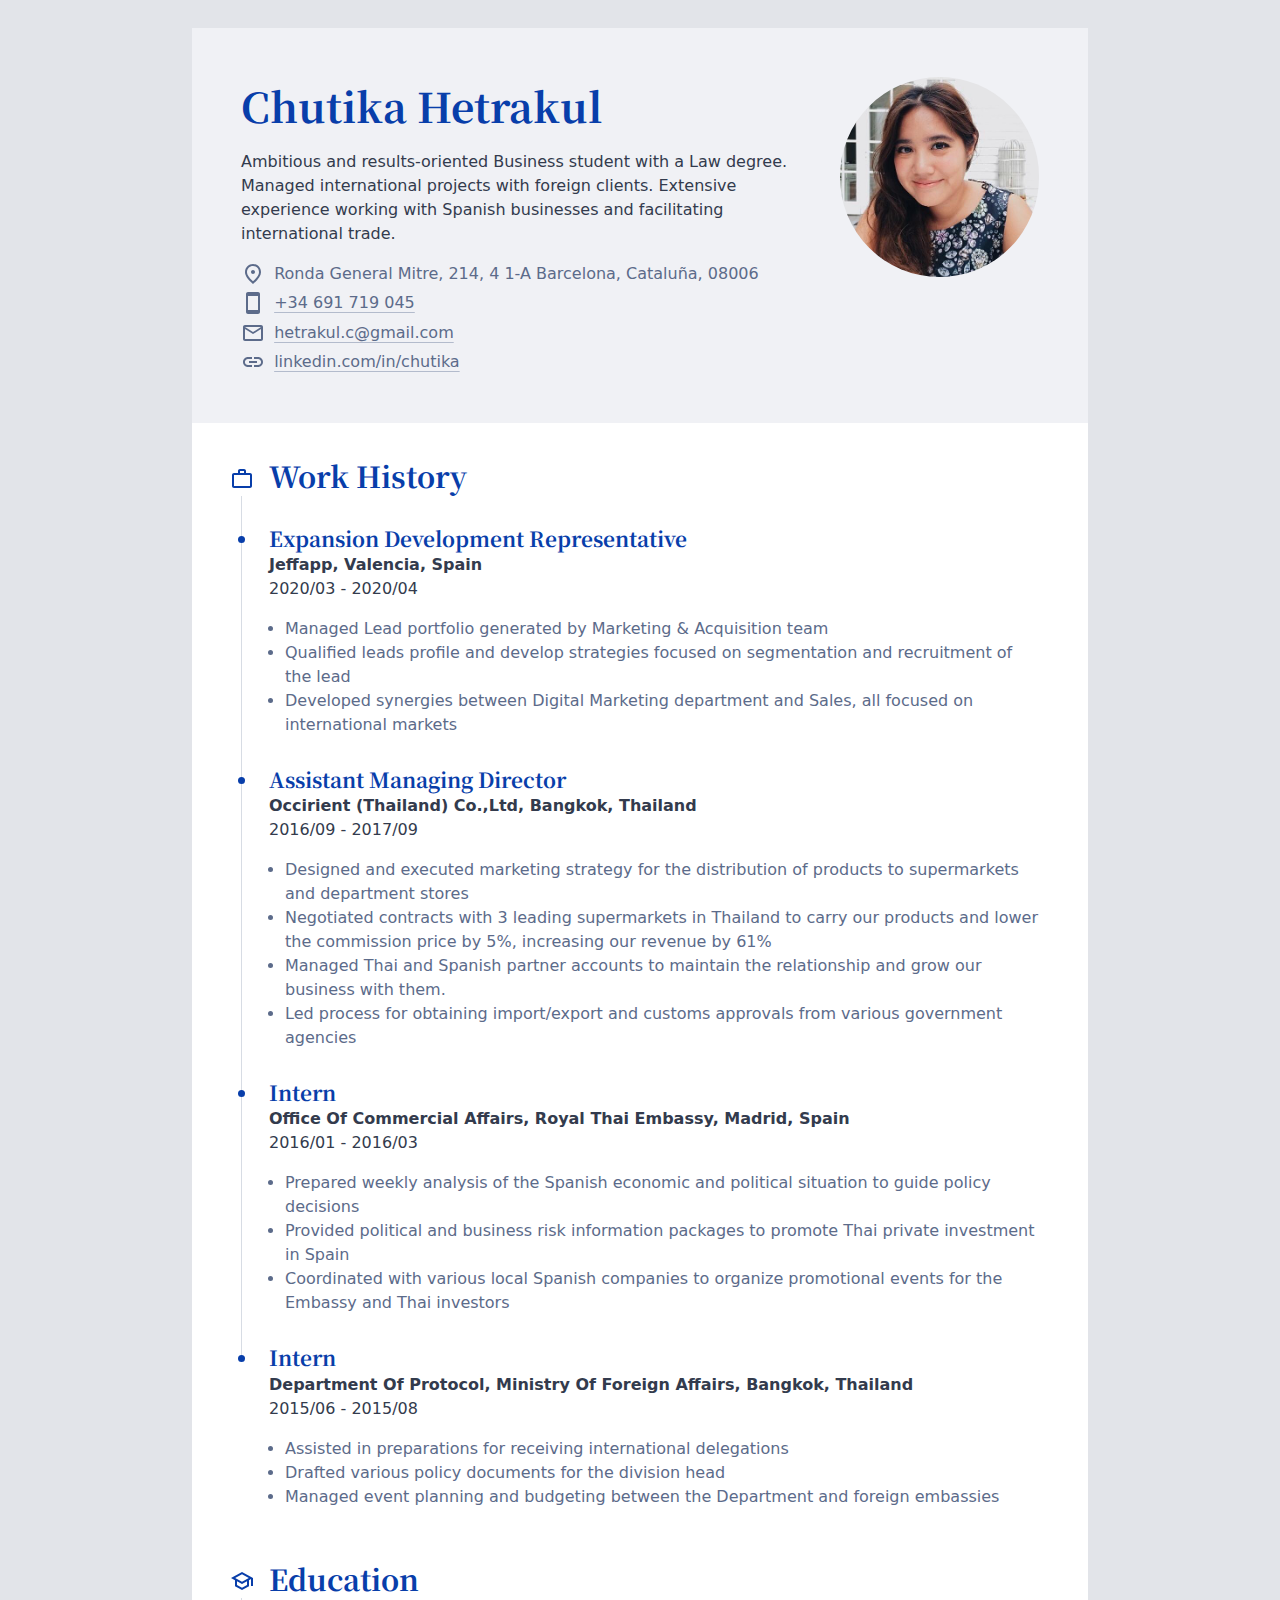
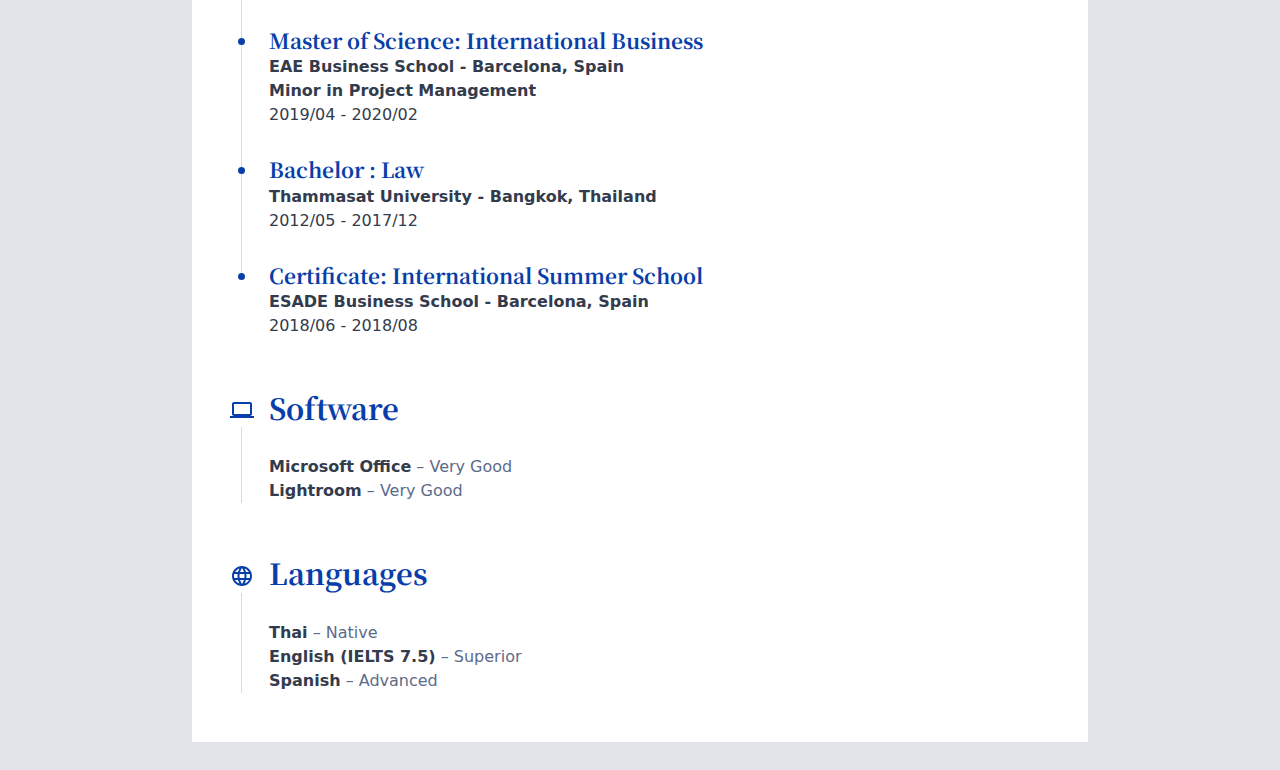
==== index.html @ dd8eaf59 "Update index.html" ====
<!DOCTYPE html>
<html lang="en">
<head>
  <meta charset="UTF-8">
  <meta name="viewport" content="width=device-width, initial-scale=1.0">
  <title>Chutika Hetrakul</title>

  <link href="https://fonts.googleapis.com/css2?family=Noto+Serif+JP:wght@400;700&display=swap" rel="stylesheet">
  <link href="https://fonts.googleapis.com/css2?family=Noto+Serif+JP:wght@400;700&display=swap" rel="stylesheet">
  <link href="https://fonts.googleapis.com/css2?family=Hepta+Slab:wght@400;700&display=swap" rel="stylesheet">

  <style>
    * {
      -webkit-font-smoothing: antialiased;
      -moz-osx-font-smoothing: grayscale;
    }
    :root {
      --spaceRatio: 1.75;

      --s-2xs: calc(var(--s-xs) / var(--spaceRatio));
      --s-xs: calc(var(--s-sm) / var(--spaceRatio));
      --s-sm: 1rem;
      --s-md: calc(var(--s-sm) * var(--spaceRatio));
      --s-lg: calc(var(--s-md) * var(--spaceRatio));

      --h: 220;
      --accent: hsl(var(--h), 91%, 35%);
      --body: hsl(var(--h), 20%, 25%);
      --bodyDimmed: hsl(var(--h), 20%, 45%);
      --bodyXDimmed: hsl(var(--h), 20%, 75%);
      --border: hsl(var(--h), 20%, 87%);
      --bg: hsl(var(--h), 15%, 90%);
      --topBg: hsl(var(--h), 21%, 95%);

      --fontRatio: 1.4;
      
      --fs-l: 1.3rem;
      --fs-xl: calc(var(--fs-l) * var(--fontRatio));
      --fs-2xl: calc(var(--fs-xl) * var(--fontRatio));

      --workSectionPaddingLeft: var(--s-md);
      --dotSize: 7px;
      --headerIconSize: 1.5rem;
      --pagePadding: var(--s-lg);
      --introSectionMargin: 0 var(--pagePadding) 0 0;
      --nameBreakDisplay: none;
      --wrapperMargin: var(--s-md) auto;
      --picSectionMaxWidth: 25%;
    }

    @media (max-width: 700px) {
      :root {
        --fontRatio: 1.2;
        --spaceRatio: 1.4;
        --pagePadding: var(--s-md);
        --headerDirection: column;
        --picOrder: -1;
        --introSectionMargin: calc(var(--pagePadding) * -1) 0 0 0;
        --picSectionAlignSelf: flex-end;
        --nameBreakDisplay: inital;
        --wrapperMargin: 0;
        --headingIconTop: 3px;
        --picSectionMaxWidth: 35%;
      }
    }

    @media print {
      :root {
        --s-sm: 0.875rem;
        --fontRatio: 1.2;
        --workSectionPaddingLeft: var(--s-md);
        --dotSize: 7px;
        --headerIconSize: 1.5rem;
        --pagePadding: var(--s-lg);
        --headerDirection: row;
        --picOrder: 0;
        --introSectionMargin: 0 var(--pagePadding) 0 0;
        --picSectionAlignSelf: flex-start;
        --nameBreakDisplay: none;
        --wrapperMargin: 0;
        --picSectionMaxWidth: 25%;
      }
    }

    .mb-0 { margin-bottom: 0 }
    .pt-md { padding-top: var(--s-md) }

    h1 {
      font-size: var(--fs-2xl);
      margin: 0;
      line-height: 1;
    }
    h2 {
      font-size: var(--fs-xl);
      margin: var(--s-lg) 0 0 0;
      padding-left: var(--workSectionPaddingLeft);
    }
    h3 {
      font-size: var(--fs-l);
      margin: var(--s-md) 0 0 0;
    }

    h1, h2, h3 {
      font-family: 'Noto Serif JP', serif;
      position: relative;
      line-height: 1.4;
    }
    
    h1, h2, h3 {
      color: var(--accent);
    }

    .date, .company, .intro {
      color: var(--body);
    }

    body {
      font-family: system-ui;
      font-size: var(--s-sm);
      line-height: 1.5;
      background-color: var(--bg);
      color: var(--bodyDimmed);
      margin: 0;
    }

    a {
      color: inherit;
      text-underline-position: under;
      text-decoration-color: var(--bodyXDimmed);
    }

    .wrapper {
      max-width: 56rem;
      margin: var(--wrapperMargin);
      background-color: white;
    }

    .company {
      margin: 0;
    }
    
    .date {
      margin: 0;
    }

    .pic {
      max-width: 100%;
      border-radius: 100%;
    }

    .header {
      display: flex;
      flex-direction: var(--headerDirection);
      background-color: var(--topBg);
      padding: var(--pagePadding);
    }

    .infoSection {
      flex-grow: 1;
      margin: var(--introSectionMargin);
    }

    .picSection {
      flex-shrink: 0;
      flex-grow: 0;
      max-width: var(--picSectionMaxWidth);
      order: var(--picOrder);
      align-self: var(--picSectionAlignSelf);
    }

    .workSection {
      padding-left: var(--workSectionPaddingLeft);
      position: relative;
    }
    .workSection:before {
      content: '';
      width: 1px;
      height: 100%;
      background-color: var(--border);
      position: absolute;
      left: 0;
    }
    
    .workSection.noLine:before {
      height: calc(var(--s-md) + 1rem);
    }

    .content {
      padding: 0 var(--pagePadding) var(--pagePadding) var(--pagePadding);
    }

    .headingIcon {
      position: absolute;
      left: calc(var(--headerIconSize) * -1 / 2 + 1px);
      top: 6px;
      bottom: 0;
      margin: auto;
    }

    .workTitle {
      margin: 0;
      padding-top: var(--s-md);
    }

    .workTitle::before {
      content: '';
      width: var(--dotSize);
      height: var(--dotSize);
      background-color: currentColor;
      display: block;
      position: absolute;
      left: calc(var(--workSectionPaddingLeft)*-1 - var(--dotSize)/2);
      top: calc(var(--s-md) + 0.75rem);
      border-radius: 100%;
    }

    .listNone {
      list-style: none;
      padding: 0;
    }

    li.withIcon {
      display: flex;
      align-items: center;
    }

    li.withIcon:not(:last-of-type) {
      padding-bottom: var(--s-2xs);
    }

    .listIcon {
      margin-right: var(--s-xs);
      flex-shrink: 0;
    }

    .descriptionList {
      margin-bottom: 0;
      padding: 0 0 0 1em;
    }

    .nameBreak {
      display: var(--nameBreakDisplay);
    }

    h2.firstH2 {
      margin-top: calc(var(--pagePadding) / 1.5);
    }

    .c-body {
      color: var(--body);
    }

    .company,
    strong {
      font-weight: 600;
    }

    .pagebreak {
      page-break-before: always;
    }
    
  </style>
</head>
<body>
  <div class="wrapper">
    <header class="header">
      <div class="infoSection">
        <h1>Chutika<br class="nameBreak" /> Hetrakul</h1>
        
        <p class="intro">Ambitious and results-oriented Business student with a Law degree. Managed international projects with foreign clients. Extensive experience working with Spanish businesses and facilitating international trade.</p>
        
        <ul class="listNone mb-0">
          <li class="withIcon">
            <svg xmlns="http://www.w3.org/2000/svg" class="listIcon" height="24" viewBox="0 0 24 24" width="24"><path fill="currentColor" d="M12 12c-1.1 0-2-.9-2-2s.9-2 2-2 2 .9 2 2-.9 2-2 2zm6-1.8C18 6.57 15.35 4 12 4s-6 2.57-6 6.2c0 2.34 1.95 5.44 6 9.14 4.05-3.7 6-6.8 6-9.14zM12 2c4.2 0 8 3.22 8 8.2 0 3.32-2.67 7.25-8 11.8-5.33-4.55-8-8.48-8-11.8C4 5.22 7.8 2 12 2z"/><path d="M0 0h24v24H0z" fill="none"/></svg>
            Ronda General Mitre, 214, 4 1-A Barcelona, Cataluña, 08006
          </li>
          <li class="withIcon">
            <svg xmlns="http://www.w3.org/2000/svg" class="listIcon" height="24" viewBox="0 0 24 24" width="24"><path d="M0 0h24v24H0V0z" fill="none"/><path fill="currentColor" d="M17 1.01L7 1c-1.1 0-1.99.9-1.99 2v18c0 1.1.89 2 1.99 2h10c1.1 0 2-.9 2-2V3c0-1.1-.9-1.99-2-1.99zM17 19H7V5h10v14z"/></svg>
            <a href="tel:0034691719045">+34 691 719 045</a>
          </li>
          <li class="withIcon">
            <svg xmlns="http://www.w3.org/2000/svg" class="listIcon" height="24" viewBox="0 0 24 24" width="24"><path d="M0 0h24v24H0V0z" fill="none"/><path fill="currentColor" d="M22 6c0-1.1-.9-2-2-2H4c-1.1 0-2 .9-2 2v12c0 1.1.9 2 2 2h16c1.1 0 2-.9 2-2V6zm-2 0l-8 5-8-5h16zm0 12H4V8l8 5 8-5v10z"/></svg>
            <a href="mailto:hetrakul.c@gmail.com">hetrakul.c@gmail.com</a>
          </li>
          <li class="withIcon">
            <svg xmlns="http://www.w3.org/2000/svg" class="listIcon" height="24" viewBox="0 0 24 24" width="24"><path d="M0 0h24v24H0z" fill="none"/><path fill="currentColor" d="M3.9 12c0-1.71 1.39-3.1 3.1-3.1h4V7H7c-2.76 0-5 2.24-5 5s2.24 5 5 5h4v-1.9H7c-1.71 0-3.1-1.39-3.1-3.1zM8 13h8v-2H8v2zm9-6h-4v1.9h4c1.71 0 3.1 1.39 3.1 3.1s-1.39 3.1-3.1 3.1h-4V17h4c2.76 0 5-2.24 5-5s-2.24-5-5-5z"/></svg>
            <a href="https://www.linkedin.com/in/chutika/">linkedin.com/in/chutika</a>
          </li>
        </ul>
      </div>
      <div class="picSection">
        <img class="pic" src="./smiling-monkey.jpg">
      </div>
    </header>
    <div class="content">

    <section class="contentSection">
      <h2 class="firstH2">
        <svg class="headingIcon" xmlns="http://www.w3.org/2000/svg" height="24" viewBox="0 0 24 24" width="24"><path d="M0 0h24v24H0V0z" fill="none"/><path fill="currentColor" d="M14 6V4h-4v2h4zM4 8v11h16V8H4zm16-2c1.11 0 2 .89 2 2v11c0 1.11-.89 2-2 2H4c-1.11 0-2-.89-2-2l.01-11c0-1.11.88-2 1.99-2h4V4c0-1.11.89-2 2-2h4c1.11 0 2 .89 2 2v2h4z"/></svg>
        Work History
      </h2>
  
      <section class="workSection">
        <h3 class="workTitle">Expansion Development Representative</h3>
        <p class="company">Jeffapp, Valencia, Spain</p>
        <time class="date">2020/03 - 2020/04</time>
        <ul class="descriptionList">
          <li>Managed Lead portfolio generated by Marketing & Acquisition team</li>
          <li>Qualified leads profile and develop strategies focused on segmentation and recruitment of the lead</li>
          <li>Developed synergies between Digital Marketing department and Sales, all focused on international markets</li>
        </ul>
      </section>
        
      <section class="workSection">
        <h3 class="workTitle">Assistant Managing Director</h3>
        <p class="company">Occirient (Thailand) Co.,Ltd, Bangkok, Thailand</p>
        <time class="date">2016/09 - 2017/09</time>
        <ul class="descriptionList">
          <li>Designed and executed marketing strategy for the distribution of products to supermarkets and department stores</li>
          <li>Negotiated contracts with 3 leading supermarkets in Thailand to carry our products and lower the commission price by 5%, increasing our revenue by 61%</li>
          <li>Managed Thai and Spanish partner accounts to maintain the relationship and grow our business with them.</li>
          <li>Led process for obtaining import/export and customs approvals from various government agencies</li>
        </ul>
      </section>

      <div class="pagebreak"></div>
      
      <section class="workSection">
        <h3 class="workTitle">Intern</h3>
        <p class="company">Office Of Commercial Affairs, Royal Thai Embassy, Madrid, Spain</p>
        <time class="date">2016/01 - 2016/03</time>
        <ul class="descriptionList">
          <li>Prepared weekly analysis of the Spanish economic and political situation to guide policy decisions</li>
          <li>Provided political and business risk information packages to promote Thai private investment in Spain</li>
          <li>Coordinated with various local Spanish companies to organize promotional events for the Embassy and Thai investors</li>
        </ul>
      </section>
      
      <section class="workSection noLine">
        <h3 class="workTitle">Intern</h3>
        <p class="company"  >Department Of Protocol, Ministry Of Foreign Affairs, Bangkok, Thailand</p>
        <time class="date">2015/06 - 2015/08</time>
        <ul class="descriptionList">    
          <li>Assisted in preparations for receiving international delegations</li>
          <li>Drafted various policy documents for the division head</li>
          <li>Managed event planning and budgeting between the Department and foreign embassies</li>
        </ul>
      </section>
    </section>

    <section class="contentSection">
      <h2>
        <svg class="headingIcon" xmlns="http://www.w3.org/2000/svg" height="24" viewBox="0 0 24 24" width="24"><path d="M0 0h24v24H0V0z" fill="none"/><path fill="currentColor" d="M12 3L1 9l4 2.18v6L12 21l7-3.82v-6l2-1.09V17h2V9L12 3zm6.82 6L12 12.72 5.18 9 12 5.28 18.82 9zM17 15.99l-5 2.73-5-2.73v-3.72L12 15l5-2.73v3.72z"/></svg>
        Education
      </h2>
      <section class="workSection">
        <h3 class="workTitle">Master of Science: International Business</h3>
        <p class="company">
          EAE Business School - Barcelona, Spain
          <br />
          Minor in Project Management
        </p>
        <time class="date">2019/04 - 2020/02</time>
      </section>
      
      <section class="workSection">
        <h3 class="workTitle">Bachelor : Law</h3>
        <p class="company">
          Thammasat University - Bangkok, Thailand
        </p>
        <time class="date">2012/05 - 2017/12</time>
      </section>
      <section class="workSection noLine">
        <h3 class="workTitle">Certificate: International Summer School</h3>
        <p class="company">
          ESADE Business School - Barcelona, Spain
        </p>
        <time class="date">2018/06 - 2018/08</time>
      </section>
    </section>

    <section class="contentSection">
      <h2>
        <svg class="headingIcon" xmlns="http://www.w3.org/2000/svg" enable-background="new 0 0 24 24" height="24" viewBox="0 0 24 24" width="24"><g><rect fill="none" height="24" width="24" x="0"/></g><g><g><path fill="currentColor" d="M20,18c1.1,0,2-0.9,2-2V6c0-1.1-0.9-2-2-2H4C2.9,4,2,4.9,2,6v10c0,1.1,0.9,2,2,2H0v2h24v-2H20z M4,6h16v10H4V6z"/></g></g></svg>
        Software
      </h2>
      
      <section class="workSection">
        <div class="pt-md"><strong class="c-body">Microsoft Office</strong> – Very Good</div>
        <div><strong class="c-body">Lightroom</strong> – Very Good</div>
      </section>
    </section>
  
    <section class="contentSection">
      <h2>
        <svg class="headingIcon" xmlns="http://www.w3.org/2000/svg" height="24" viewBox="0 0 24 24" width="24"><path d="M0 0h24v24H0V0z" fill="none"/><path fill="currentColor" d="M11.99 2C6.47 2 2 6.48 2 12s4.47 10 9.99 10C17.52 22 22 17.52 22 12S17.52 2 11.99 2zm6.93 6h-2.95c-.32-1.25-.78-2.45-1.38-3.56 1.84.63 3.37 1.91 4.33 3.56zM12 4.04c.83 1.2 1.48 2.53 1.91 3.96h-3.82c.43-1.43 1.08-2.76 1.91-3.96zM4.26 14C4.1 13.36 4 12.69 4 12s.1-1.36.26-2h3.38c-.08.66-.14 1.32-.14 2s.06 1.34.14 2H4.26zm.82 2h2.95c.32 1.25.78 2.45 1.38 3.56-1.84-.63-3.37-1.9-4.33-3.56zm2.95-8H5.08c.96-1.66 2.49-2.93 4.33-3.56C8.81 5.55 8.35 6.75 8.03 8zM12 19.96c-.83-1.2-1.48-2.53-1.91-3.96h3.82c-.43 1.43-1.08 2.76-1.91 3.96zM14.34 14H9.66c-.09-.66-.16-1.32-.16-2s.07-1.35.16-2h4.68c.09.65.16 1.32.16 2s-.07 1.34-.16 2zm.25 5.56c.6-1.11 1.06-2.31 1.38-3.56h2.95c-.96 1.65-2.49 2.93-4.33 3.56zM16.36 14c.08-.66.14-1.32.14-2s-.06-1.34-.14-2h3.38c.16.64.26 1.31.26 2s-.1 1.36-.26 2h-3.38z"/></svg>
        Languages
      </h2>
      <section class="workSection">
        <div class="pt-md"><strong class="c-body">Thai</strong> – Native</div>
        <div><strong class="c-body">English (IELTS 7.5)</strong> – Superior</div>
        <div><strong class="c-body">Spanish</strong> – Advanced</div>
      </section>
    </section>
  </div>
</div>
</body>
</html>
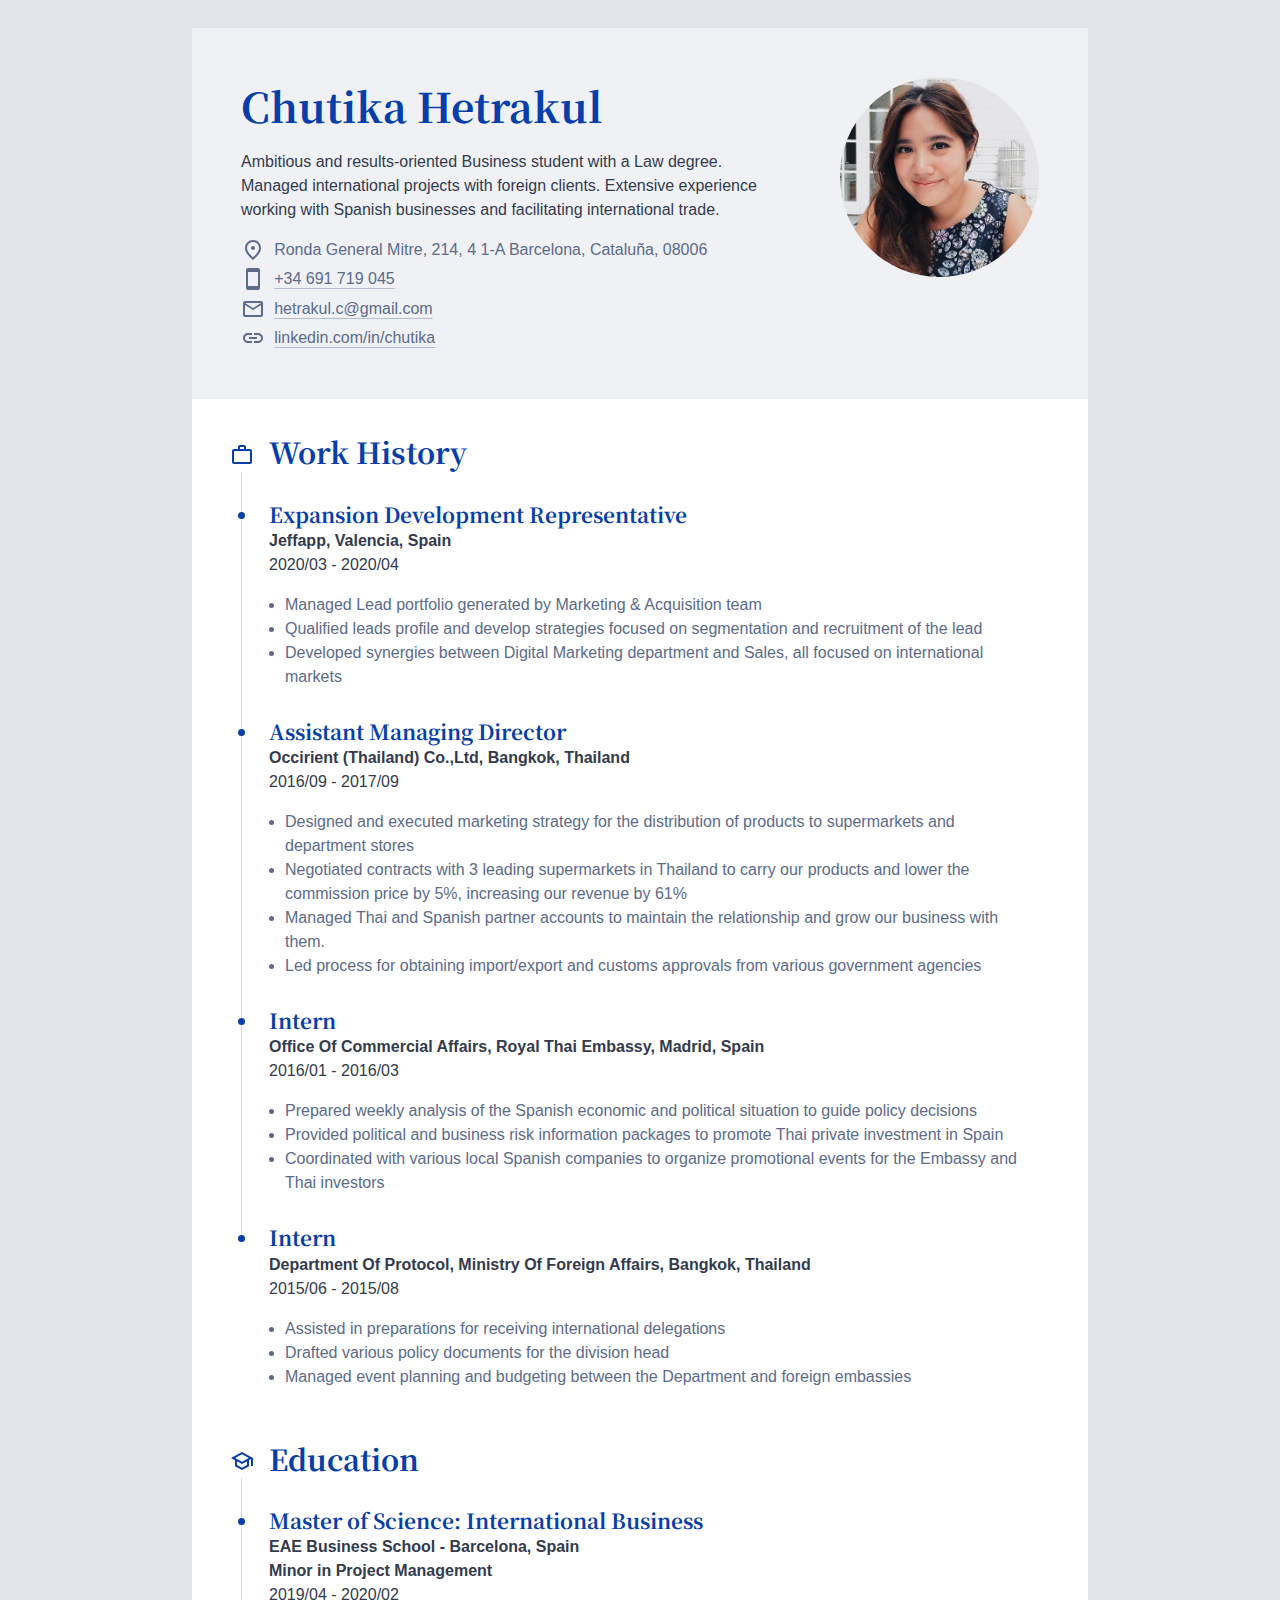
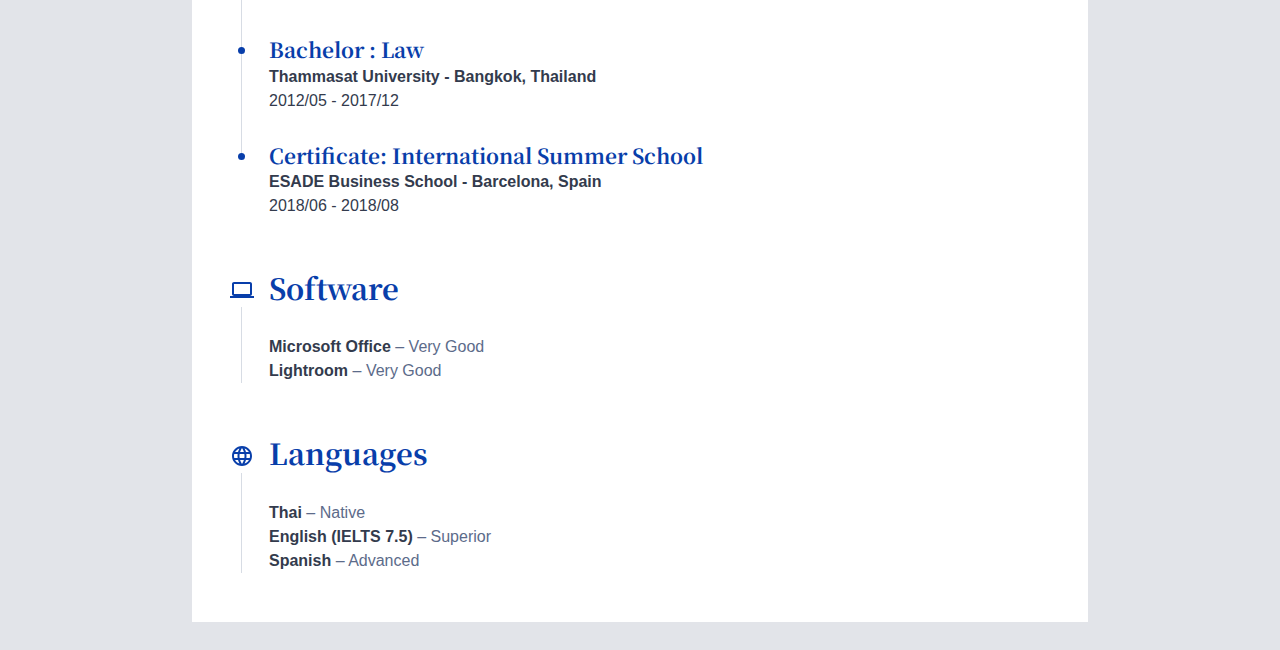
==== commit 586324fc: "Update index.html" ====
--- a/index.html
+++ b/index.html
@@ -4,10 +4,8 @@
   <meta charset="UTF-8">
   <meta name="viewport" content="width=device-width, initial-scale=1.0">
   <title>Chutika Hetrakul</title>
-
+  <meta name="description" content="Chutika Hetrakul CV">
   <link href="https://fonts.googleapis.com/css2?family=Noto+Serif+JP:wght@400;700&display=swap" rel="stylesheet">
-  <link href="https://fonts.googleapis.com/css2?family=Noto+Serif+JP:wght@400;700&display=swap" rel="stylesheet">
-  <link href="https://fonts.googleapis.com/css2?family=Hepta+Slab:wght@400;700&display=swap" rel="stylesheet">
 
   <style>
     * {
@@ -115,7 +113,7 @@
     }
 
     body {
-      font-family: system-ui;
+      font-family: -apple-system, BlinkMacSystemFont, 'Segoe UI', Roboto, Oxygen, Ubuntu, Cantarell, 'Open Sans', 'Helvetica Neue', sans-serif;
       font-size: var(--s-sm);
       line-height: 1.5;
       background-color: var(--bg);
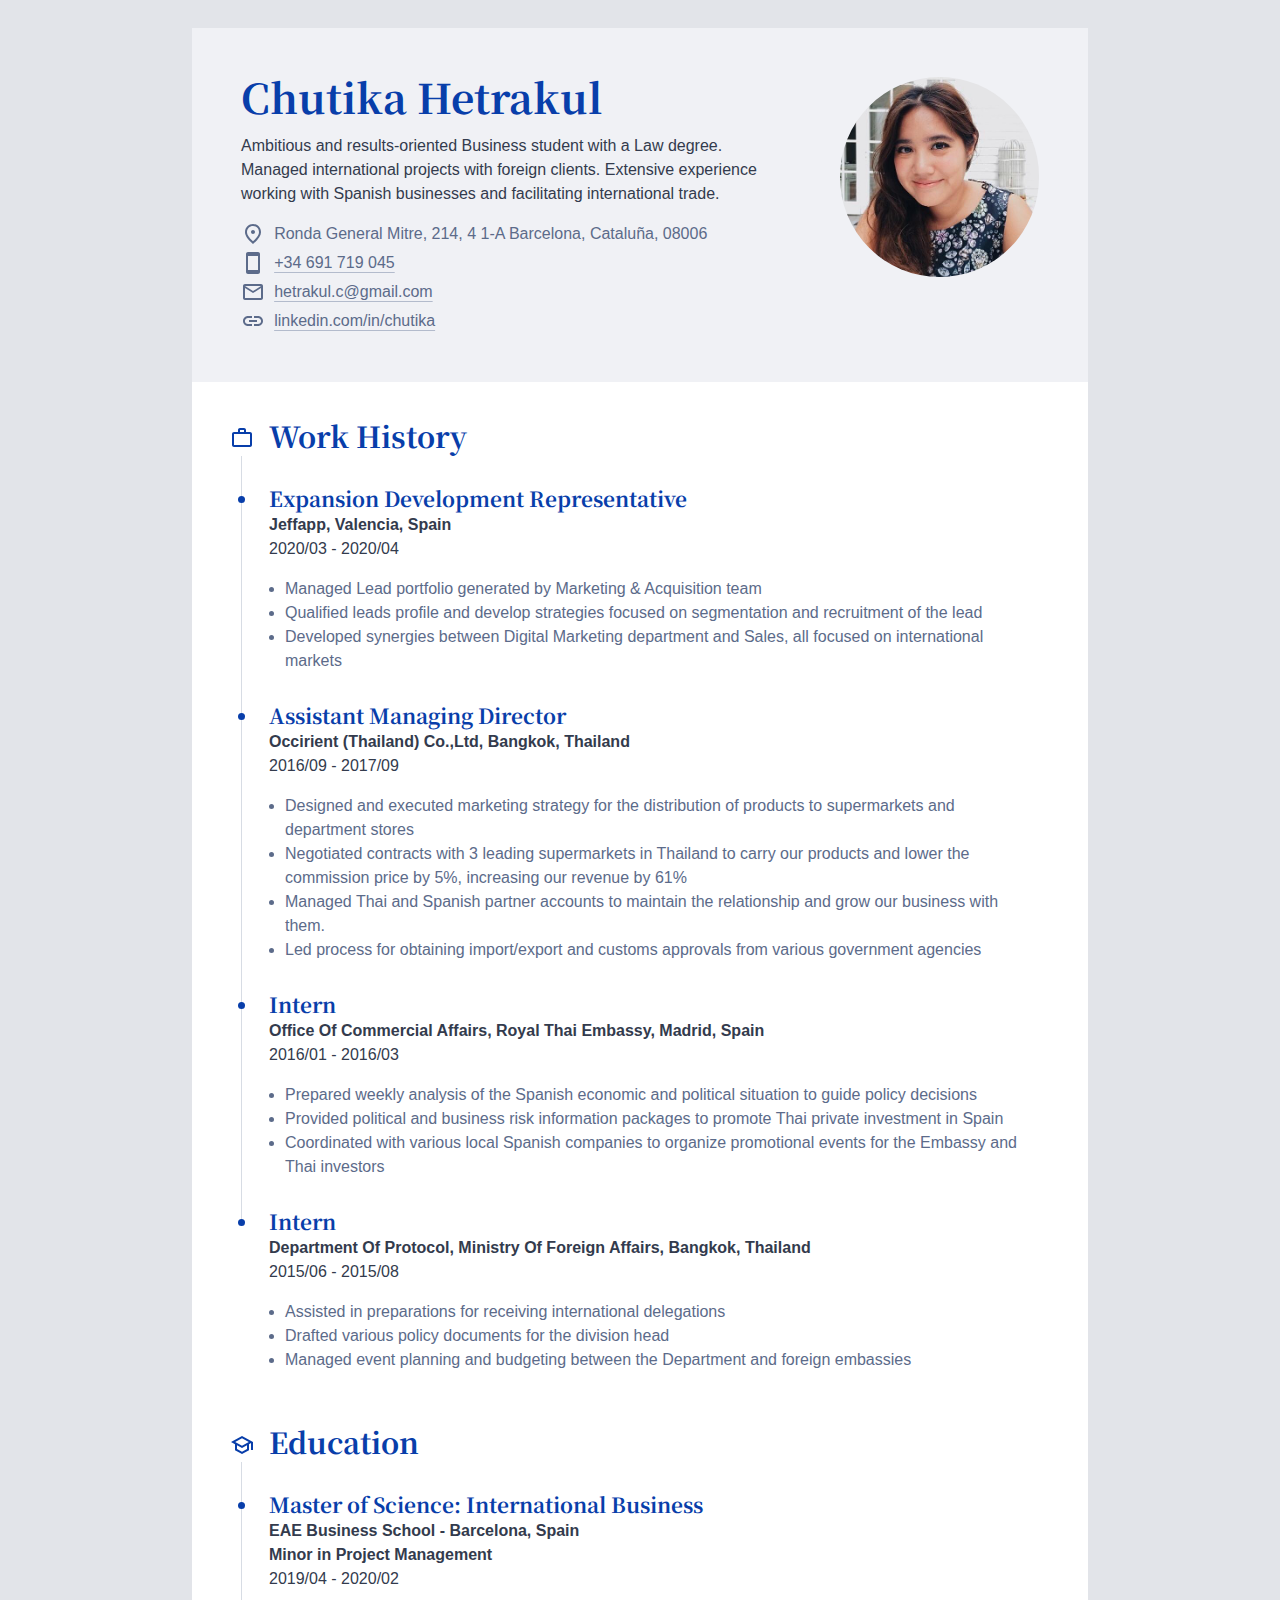
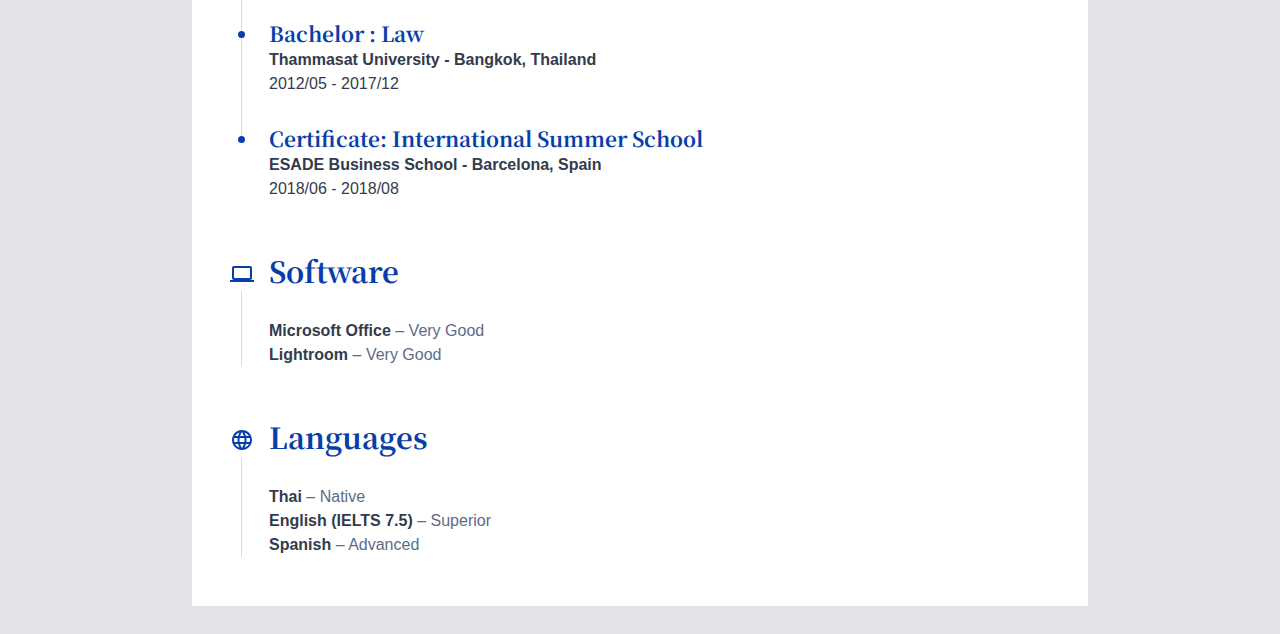
==== commit 337c24b7: "Update index.html" ====
--- a/index.html
+++ b/index.html
@@ -83,29 +83,28 @@
     .mb-0 { margin-bottom: 0 }
     .pt-md { padding-top: var(--s-md) }
 
+    h1, h2, h3 {
+      font-family: 'Noto Serif JP', serif;
+      position: relative;
+      line-height: 1.4;
+      color: var(--accent);
+    }
+
     h1 {
       font-size: var(--fs-2xl);
       margin: 0;
       line-height: 1;
     }
+    
     h2 {
       font-size: var(--fs-xl);
       margin: var(--s-lg) 0 0 0;
       padding-left: var(--workSectionPaddingLeft);
     }
+    
     h3 {
       font-size: var(--fs-l);
       margin: var(--s-md) 0 0 0;
-    }
-
-    h1, h2, h3 {
-      font-family: 'Noto Serif JP', serif;
-      position: relative;
-      line-height: 1.4;
-    }
-    
-    h1, h2, h3 {
-      color: var(--accent);
     }
 
     .date, .company, .intro {
@@ -133,10 +132,7 @@
       background-color: white;
     }
 
-    .company {
-      margin: 0;
-    }
-    
+    .company,
     .date {
       margin: 0;
     }
@@ -170,6 +166,7 @@
       padding-left: var(--workSectionPaddingLeft);
       position: relative;
     }
+    
     .workSection:before {
       content: '';
       width: 1px;
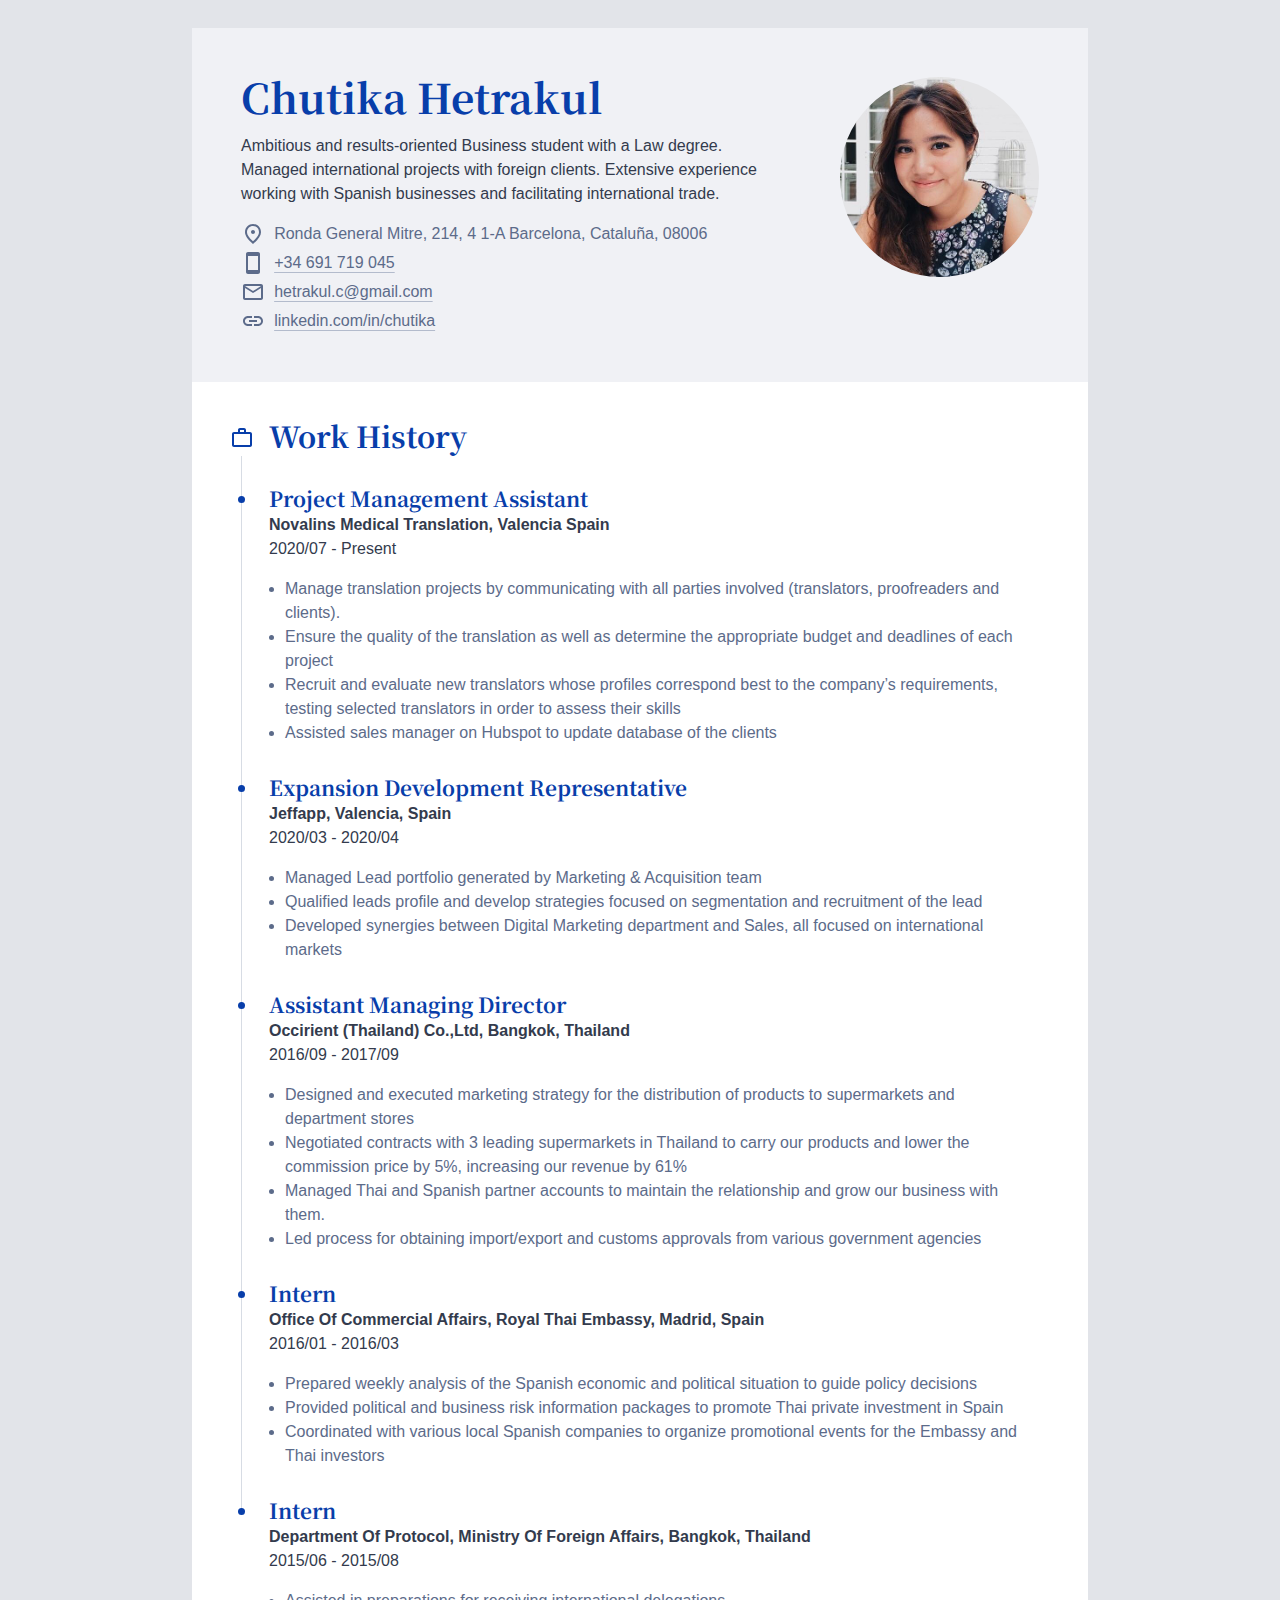
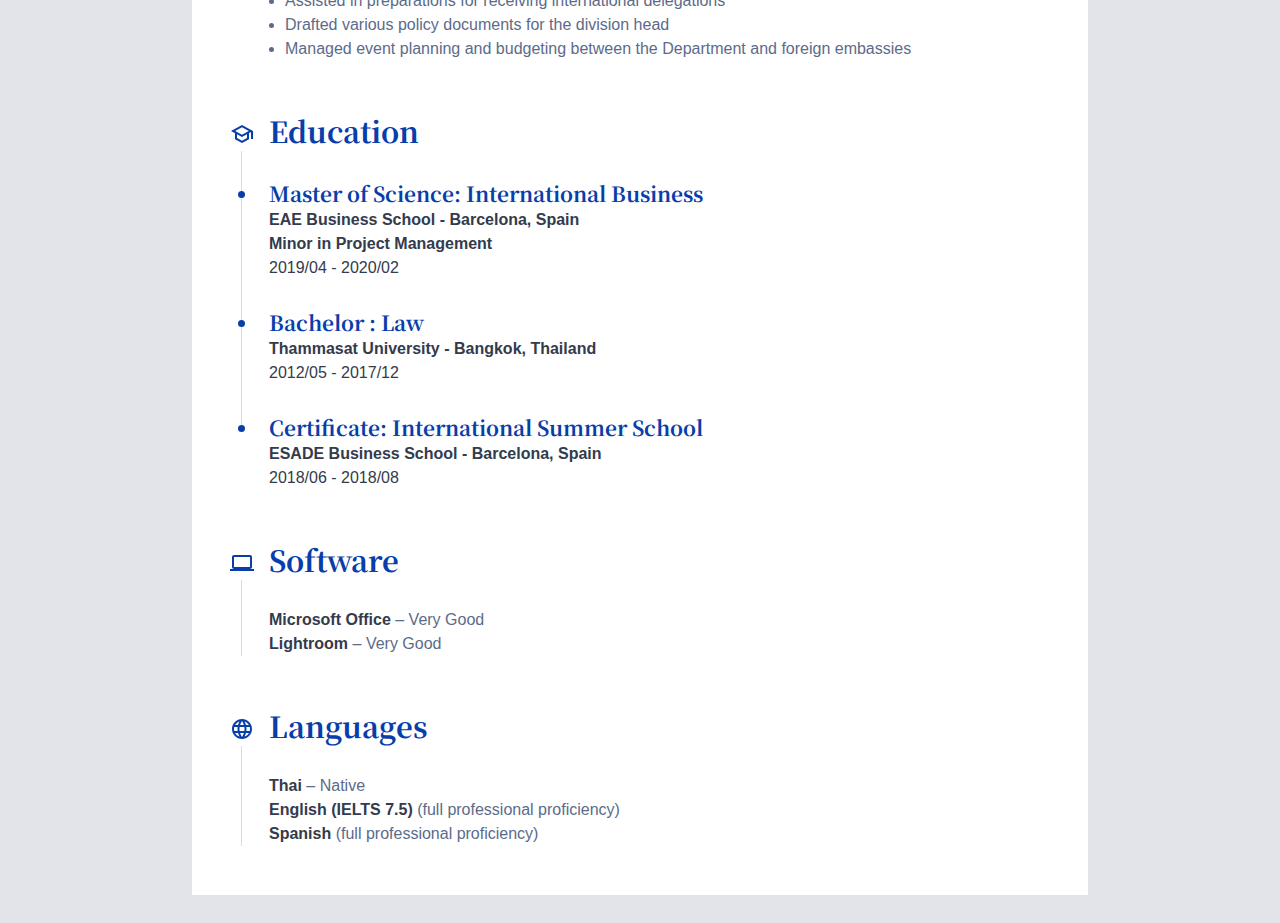
==== commit c55cc540: "update" ====
--- a/index.html
+++ b/index.html
@@ -1,403 +1,598 @@
 <!DOCTYPE html>
 <html lang="en">
-<head>
-  <meta charset="UTF-8">
-  <meta name="viewport" content="width=device-width, initial-scale=1.0">
-  <title>Chutika Hetrakul</title>
-  <meta name="description" content="Chutika Hetrakul CV">
-  <link href="https://fonts.googleapis.com/css2?family=Noto+Serif+JP:wght@400;700&display=swap" rel="stylesheet">
-
-  <style>
-    * {
-      -webkit-font-smoothing: antialiased;
-      -moz-osx-font-smoothing: grayscale;
-    }
-    :root {
-      --spaceRatio: 1.75;
-
-      --s-2xs: calc(var(--s-xs) / var(--spaceRatio));
-      --s-xs: calc(var(--s-sm) / var(--spaceRatio));
-      --s-sm: 1rem;
-      --s-md: calc(var(--s-sm) * var(--spaceRatio));
-      --s-lg: calc(var(--s-md) * var(--spaceRatio));
-
-      --h: 220;
-      --accent: hsl(var(--h), 91%, 35%);
-      --body: hsl(var(--h), 20%, 25%);
-      --bodyDimmed: hsl(var(--h), 20%, 45%);
-      --bodyXDimmed: hsl(var(--h), 20%, 75%);
-      --border: hsl(var(--h), 20%, 87%);
-      --bg: hsl(var(--h), 15%, 90%);
-      --topBg: hsl(var(--h), 21%, 95%);
-
-      --fontRatio: 1.4;
-      
-      --fs-l: 1.3rem;
-      --fs-xl: calc(var(--fs-l) * var(--fontRatio));
-      --fs-2xl: calc(var(--fs-xl) * var(--fontRatio));
-
-      --workSectionPaddingLeft: var(--s-md);
-      --dotSize: 7px;
-      --headerIconSize: 1.5rem;
-      --pagePadding: var(--s-lg);
-      --introSectionMargin: 0 var(--pagePadding) 0 0;
-      --nameBreakDisplay: none;
-      --wrapperMargin: var(--s-md) auto;
-      --picSectionMaxWidth: 25%;
-    }
-
-    @media (max-width: 700px) {
+  <head>
+    <meta charset="UTF-8" />
+    <meta name="viewport" content="width=device-width, initial-scale=1.0" />
+    <title>Chutika Hetrakul</title>
+    <meta name="description" content="Chutika Hetrakul CV" />
+    <link
+      href="https://fonts.googleapis.com/css2?family=Noto+Serif+JP:wght@400;700&display=swap"
+      rel="stylesheet"
+    />
+    <meta name="format-detection" content="telephone=no" />
+
+    <style>
+      * {
+        -webkit-font-smoothing: antialiased;
+        -moz-osx-font-smoothing: grayscale;
+      }
       :root {
-        --fontRatio: 1.2;
-        --spaceRatio: 1.4;
-        --pagePadding: var(--s-md);
-        --headerDirection: column;
-        --picOrder: -1;
-        --introSectionMargin: calc(var(--pagePadding) * -1) 0 0 0;
-        --picSectionAlignSelf: flex-end;
-        --nameBreakDisplay: inital;
-        --wrapperMargin: 0;
-        --headingIconTop: 3px;
-        --picSectionMaxWidth: 35%;
-      }
-    }
-
-    @media print {
-      :root {
-        --s-sm: 0.875rem;
-        --fontRatio: 1.2;
+        --spaceRatio: 1.75;
+
+        --s-2xs: calc(var(--s-xs) / var(--spaceRatio));
+        --s-xs: calc(var(--s-sm) / var(--spaceRatio));
+        --s-sm: 1rem;
+        --s-md: calc(var(--s-sm) * var(--spaceRatio));
+        --s-lg: calc(var(--s-md) * var(--spaceRatio));
+
+        --h: 220;
+        --accent: hsl(var(--h), 91%, 35%);
+        --body: hsl(var(--h), 20%, 25%);
+        --bodyDimmed: hsl(var(--h), 20%, 45%);
+        --bodyXDimmed: hsl(var(--h), 20%, 75%);
+        --border: hsl(var(--h), 20%, 87%);
+        --bg: hsl(var(--h), 15%, 90%);
+        --topBg: hsl(var(--h), 21%, 95%);
+
+        --fontRatio: 1.4;
+
+        --fs-l: 1.3rem;
+        --fs-xl: calc(var(--fs-l) * var(--fontRatio));
+        --fs-2xl: calc(var(--fs-xl) * var(--fontRatio));
+
         --workSectionPaddingLeft: var(--s-md);
         --dotSize: 7px;
         --headerIconSize: 1.5rem;
         --pagePadding: var(--s-lg);
-        --headerDirection: row;
-        --picOrder: 0;
         --introSectionMargin: 0 var(--pagePadding) 0 0;
-        --picSectionAlignSelf: flex-start;
         --nameBreakDisplay: none;
-        --wrapperMargin: 0;
+        --wrapperMargin: var(--s-md) auto;
         --picSectionMaxWidth: 25%;
       }
-    }
-
-    .mb-0 { margin-bottom: 0 }
-    .pt-md { padding-top: var(--s-md) }
-
-    h1, h2, h3 {
-      font-family: 'Noto Serif JP', serif;
-      position: relative;
-      line-height: 1.4;
-      color: var(--accent);
-    }
-
-    h1 {
-      font-size: var(--fs-2xl);
-      margin: 0;
-      line-height: 1;
-    }
-    
-    h2 {
-      font-size: var(--fs-xl);
-      margin: var(--s-lg) 0 0 0;
-      padding-left: var(--workSectionPaddingLeft);
-    }
-    
-    h3 {
-      font-size: var(--fs-l);
-      margin: var(--s-md) 0 0 0;
-    }
-
-    .date, .company, .intro {
-      color: var(--body);
-    }
-
-    body {
-      font-family: -apple-system, BlinkMacSystemFont, 'Segoe UI', Roboto, Oxygen, Ubuntu, Cantarell, 'Open Sans', 'Helvetica Neue', sans-serif;
-      font-size: var(--s-sm);
-      line-height: 1.5;
-      background-color: var(--bg);
-      color: var(--bodyDimmed);
-      margin: 0;
-    }
-
-    a {
-      color: inherit;
-      text-underline-position: under;
-      text-decoration-color: var(--bodyXDimmed);
-    }
-
-    .wrapper {
-      max-width: 56rem;
-      margin: var(--wrapperMargin);
-      background-color: white;
-    }
-
-    .company,
-    .date {
-      margin: 0;
-    }
-
-    .pic {
-      max-width: 100%;
-      border-radius: 100%;
-    }
-
-    .header {
-      display: flex;
-      flex-direction: var(--headerDirection);
-      background-color: var(--topBg);
-      padding: var(--pagePadding);
-    }
-
-    .infoSection {
-      flex-grow: 1;
-      margin: var(--introSectionMargin);
-    }
-
-    .picSection {
-      flex-shrink: 0;
-      flex-grow: 0;
-      max-width: var(--picSectionMaxWidth);
-      order: var(--picOrder);
-      align-self: var(--picSectionAlignSelf);
-    }
-
-    .workSection {
-      padding-left: var(--workSectionPaddingLeft);
-      position: relative;
-    }
-    
-    .workSection:before {
-      content: '';
-      width: 1px;
-      height: 100%;
-      background-color: var(--border);
-      position: absolute;
-      left: 0;
-    }
-    
-    .workSection.noLine:before {
-      height: calc(var(--s-md) + 1rem);
-    }
-
-    .content {
-      padding: 0 var(--pagePadding) var(--pagePadding) var(--pagePadding);
-    }
-
-    .headingIcon {
-      position: absolute;
-      left: calc(var(--headerIconSize) * -1 / 2 + 1px);
-      top: 6px;
-      bottom: 0;
-      margin: auto;
-    }
-
-    .workTitle {
-      margin: 0;
-      padding-top: var(--s-md);
-    }
-
-    .workTitle::before {
-      content: '';
-      width: var(--dotSize);
-      height: var(--dotSize);
-      background-color: currentColor;
-      display: block;
-      position: absolute;
-      left: calc(var(--workSectionPaddingLeft)*-1 - var(--dotSize)/2);
-      top: calc(var(--s-md) + 0.75rem);
-      border-radius: 100%;
-    }
-
-    .listNone {
-      list-style: none;
-      padding: 0;
-    }
-
-    li.withIcon {
-      display: flex;
-      align-items: center;
-    }
-
-    li.withIcon:not(:last-of-type) {
-      padding-bottom: var(--s-2xs);
-    }
-
-    .listIcon {
-      margin-right: var(--s-xs);
-      flex-shrink: 0;
-    }
-
-    .descriptionList {
-      margin-bottom: 0;
-      padding: 0 0 0 1em;
-    }
-
-    .nameBreak {
-      display: var(--nameBreakDisplay);
-    }
-
-    h2.firstH2 {
-      margin-top: calc(var(--pagePadding) / 1.5);
-    }
-
-    .c-body {
-      color: var(--body);
-    }
-
-    .company,
-    strong {
-      font-weight: 600;
-    }
-
-    .pagebreak {
-      page-break-before: always;
-    }
-    
-  </style>
-</head>
-<body>
-  <div class="wrapper">
-    <header class="header">
-      <div class="infoSection">
-        <h1>Chutika<br class="nameBreak" /> Hetrakul</h1>
-        
-        <p class="intro">Ambitious and results-oriented Business student with a Law degree. Managed international projects with foreign clients. Extensive experience working with Spanish businesses and facilitating international trade.</p>
-        
-        <ul class="listNone mb-0">
-          <li class="withIcon">
-            <svg xmlns="http://www.w3.org/2000/svg" class="listIcon" height="24" viewBox="0 0 24 24" width="24"><path fill="currentColor" d="M12 12c-1.1 0-2-.9-2-2s.9-2 2-2 2 .9 2 2-.9 2-2 2zm6-1.8C18 6.57 15.35 4 12 4s-6 2.57-6 6.2c0 2.34 1.95 5.44 6 9.14 4.05-3.7 6-6.8 6-9.14zM12 2c4.2 0 8 3.22 8 8.2 0 3.32-2.67 7.25-8 11.8-5.33-4.55-8-8.48-8-11.8C4 5.22 7.8 2 12 2z"/><path d="M0 0h24v24H0z" fill="none"/></svg>
-            Ronda General Mitre, 214, 4 1-A Barcelona, Cataluña, 08006
-          </li>
-          <li class="withIcon">
-            <svg xmlns="http://www.w3.org/2000/svg" class="listIcon" height="24" viewBox="0 0 24 24" width="24"><path d="M0 0h24v24H0V0z" fill="none"/><path fill="currentColor" d="M17 1.01L7 1c-1.1 0-1.99.9-1.99 2v18c0 1.1.89 2 1.99 2h10c1.1 0 2-.9 2-2V3c0-1.1-.9-1.99-2-1.99zM17 19H7V5h10v14z"/></svg>
-            <a href="tel:0034691719045">+34 691 719 045</a>
-          </li>
-          <li class="withIcon">
-            <svg xmlns="http://www.w3.org/2000/svg" class="listIcon" height="24" viewBox="0 0 24 24" width="24"><path d="M0 0h24v24H0V0z" fill="none"/><path fill="currentColor" d="M22 6c0-1.1-.9-2-2-2H4c-1.1 0-2 .9-2 2v12c0 1.1.9 2 2 2h16c1.1 0 2-.9 2-2V6zm-2 0l-8 5-8-5h16zm0 12H4V8l8 5 8-5v10z"/></svg>
-            <a href="mailto:hetrakul.c@gmail.com">hetrakul.c@gmail.com</a>
-          </li>
-          <li class="withIcon">
-            <svg xmlns="http://www.w3.org/2000/svg" class="listIcon" height="24" viewBox="0 0 24 24" width="24"><path d="M0 0h24v24H0z" fill="none"/><path fill="currentColor" d="M3.9 12c0-1.71 1.39-3.1 3.1-3.1h4V7H7c-2.76 0-5 2.24-5 5s2.24 5 5 5h4v-1.9H7c-1.71 0-3.1-1.39-3.1-3.1zM8 13h8v-2H8v2zm9-6h-4v1.9h4c1.71 0 3.1 1.39 3.1 3.1s-1.39 3.1-3.1 3.1h-4V17h4c2.76 0 5-2.24 5-5s-2.24-5-5-5z"/></svg>
-            <a href="https://www.linkedin.com/in/chutika/">linkedin.com/in/chutika</a>
-          </li>
-        </ul>
+
+      @media (max-width: 700px) {
+        :root {
+          --fontRatio: 1.2;
+          --spaceRatio: 1.4;
+          --pagePadding: var(--s-md);
+          --headerDirection: column;
+          --picOrder: -1;
+          --introSectionMargin: calc(var(--pagePadding) * -1) 0 0 0;
+          --picSectionAlignSelf: flex-end;
+          --nameBreakDisplay: inital;
+          --wrapperMargin: 0;
+          --headingIconTop: 3px;
+          --picSectionMaxWidth: 35%;
+        }
+      }
+
+      @media print {
+        :root {
+          --s-sm: 0.875rem;
+          --fontRatio: 1.2;
+          --workSectionPaddingLeft: var(--s-md);
+          --dotSize: 7px;
+          --headerIconSize: 1.5rem;
+          --pagePadding: var(--s-lg);
+          --headerDirection: row;
+          --picOrder: 0;
+          --introSectionMargin: 0 var(--pagePadding) 0 0;
+          --picSectionAlignSelf: flex-start;
+          --nameBreakDisplay: none;
+          --wrapperMargin: 0;
+          --picSectionMaxWidth: 25%;
+        }
+      }
+
+      .mb-0 {
+        margin-bottom: 0;
+      }
+      .pt-md {
+        padding-top: var(--s-md);
+      }
+
+      h1,
+      h2,
+      h3 {
+        font-family: "Noto Serif JP", serif;
+        position: relative;
+        line-height: 1.4;
+        color: var(--accent);
+      }
+
+      h1 {
+        font-size: var(--fs-2xl);
+        margin: 0;
+        line-height: 1;
+      }
+
+      h2 {
+        font-size: var(--fs-xl);
+        margin: var(--s-lg) 0 0 0;
+        padding-left: var(--workSectionPaddingLeft);
+      }
+
+      h3 {
+        font-size: var(--fs-l);
+        margin: var(--s-md) 0 0 0;
+      }
+
+      .date,
+      .company,
+      .intro {
+        color: var(--body);
+      }
+
+      body {
+        font-family: -apple-system, BlinkMacSystemFont, "Segoe UI", Roboto,
+          Oxygen, Ubuntu, Cantarell, "Open Sans", "Helvetica Neue", sans-serif;
+        font-size: var(--s-sm);
+        line-height: 1.5;
+        background-color: var(--bg);
+        color: var(--bodyDimmed);
+        margin: 0;
+      }
+
+      a {
+        color: inherit;
+        text-underline-position: under;
+        text-decoration-color: var(--bodyXDimmed);
+      }
+
+      .wrapper {
+        max-width: 56rem;
+        margin: var(--wrapperMargin);
+        background-color: white;
+      }
+
+      .company,
+      .date {
+        margin: 0;
+      }
+
+      .pic {
+        max-width: 100%;
+        border-radius: 100%;
+      }
+
+      .header {
+        display: flex;
+        flex-direction: var(--headerDirection);
+        background-color: var(--topBg);
+        padding: var(--pagePadding);
+      }
+
+      .infoSection {
+        flex-grow: 1;
+        margin: var(--introSectionMargin);
+      }
+
+      .picSection {
+        flex-shrink: 0;
+        flex-grow: 0;
+        max-width: var(--picSectionMaxWidth);
+        order: var(--picOrder);
+        align-self: var(--picSectionAlignSelf);
+      }
+
+      .workSection {
+        padding-left: var(--workSectionPaddingLeft);
+        position: relative;
+      }
+
+      .workSection:before {
+        content: "";
+        width: 1px;
+        height: 100%;
+        background-color: var(--border);
+        position: absolute;
+        left: 0;
+      }
+
+      .workSection.noLine:before {
+        height: calc(var(--s-md) + 1rem);
+      }
+
+      .content {
+        padding: 0 var(--pagePadding) var(--pagePadding) var(--pagePadding);
+      }
+
+      .headingIcon {
+        position: absolute;
+        left: calc(var(--headerIconSize) * -1 / 2 + 1px);
+        top: 6px;
+        bottom: 0;
+        margin: auto;
+      }
+
+      .workTitle {
+        margin: 0;
+        padding-top: var(--s-md);
+      }
+
+      .workTitle::before {
+        content: "";
+        width: var(--dotSize);
+        height: var(--dotSize);
+        background-color: currentColor;
+        display: block;
+        position: absolute;
+        left: calc(var(--workSectionPaddingLeft) * -1 - var(--dotSize) / 2);
+        top: calc(var(--s-md) + 0.75rem);
+        border-radius: 100%;
+      }
+
+      .listNone {
+        list-style: none;
+        padding: 0;
+      }
+
+      li.withIcon {
+        display: flex;
+        align-items: center;
+      }
+
+      li.withIcon:not(:last-of-type) {
+        padding-bottom: var(--s-2xs);
+      }
+
+      .listIcon {
+        margin-right: var(--s-xs);
+        flex-shrink: 0;
+      }
+
+      .descriptionList {
+        margin-bottom: 0;
+        padding: 0 0 0 1em;
+      }
+
+      .nameBreak {
+        display: var(--nameBreakDisplay);
+      }
+
+      h2.firstH2 {
+        margin-top: calc(var(--pagePadding) / 1.5);
+      }
+
+      .c-body {
+        color: var(--body);
+      }
+
+      .company,
+      strong {
+        font-weight: 600;
+      }
+
+      .pagebreak {
+        page-break-before: always;
+      }
+    </style>
+  </head>
+  <body>
+    <div class="wrapper">
+      <header class="header">
+        <div class="infoSection">
+          <h1>
+            Chutika<br class="nameBreak" />
+            Hetrakul
+          </h1>
+
+          <p class="intro">
+            Ambitious and results-oriented Business student with a Law degree.
+            Managed international projects with foreign clients. Extensive
+            experience working with Spanish businesses and facilitating
+            international trade.
+          </p>
+
+          <ul class="listNone mb-0">
+            <li class="withIcon">
+              <svg
+                xmlns="http://www.w3.org/2000/svg"
+                class="listIcon"
+                height="24"
+                viewBox="0 0 24 24"
+                width="24"
+              >
+                <path
+                  fill="currentColor"
+                  d="M12 12c-1.1 0-2-.9-2-2s.9-2 2-2 2 .9 2 2-.9 2-2 2zm6-1.8C18 6.57 15.35 4 12 4s-6 2.57-6 6.2c0 2.34 1.95 5.44 6 9.14 4.05-3.7 6-6.8 6-9.14zM12 2c4.2 0 8 3.22 8 8.2 0 3.32-2.67 7.25-8 11.8-5.33-4.55-8-8.48-8-11.8C4 5.22 7.8 2 12 2z"
+                />
+                <path d="M0 0h24v24H0z" fill="none" />
+              </svg>
+              Ronda General Mitre, 214, 4 1-A Barcelona, Cataluña, 08006
+            </li>
+            <li class="withIcon">
+              <svg
+                xmlns="http://www.w3.org/2000/svg"
+                class="listIcon"
+                height="24"
+                viewBox="0 0 24 24"
+                width="24"
+              >
+                <path d="M0 0h24v24H0V0z" fill="none" />
+                <path
+                  fill="currentColor"
+                  d="M17 1.01L7 1c-1.1 0-1.99.9-1.99 2v18c0 1.1.89 2 1.99 2h10c1.1 0 2-.9 2-2V3c0-1.1-.9-1.99-2-1.99zM17 19H7V5h10v14z"
+                />
+              </svg>
+              <a href="tel:0034691719045">+34 691 719 045</a>
+            </li>
+            <li class="withIcon">
+              <svg
+                xmlns="http://www.w3.org/2000/svg"
+                class="listIcon"
+                height="24"
+                viewBox="0 0 24 24"
+                width="24"
+              >
+                <path d="M0 0h24v24H0V0z" fill="none" />
+                <path
+                  fill="currentColor"
+                  d="M22 6c0-1.1-.9-2-2-2H4c-1.1 0-2 .9-2 2v12c0 1.1.9 2 2 2h16c1.1 0 2-.9 2-2V6zm-2 0l-8 5-8-5h16zm0 12H4V8l8 5 8-5v10z"
+                />
+              </svg>
+              <a href="mailto:hetrakul.c@gmail.com">hetrakul.c@gmail.com</a>
+            </li>
+            <li class="withIcon">
+              <svg
+                xmlns="http://www.w3.org/2000/svg"
+                class="listIcon"
+                height="24"
+                viewBox="0 0 24 24"
+                width="24"
+              >
+                <path d="M0 0h24v24H0z" fill="none" />
+                <path
+                  fill="currentColor"
+                  d="M3.9 12c0-1.71 1.39-3.1 3.1-3.1h4V7H7c-2.76 0-5 2.24-5 5s2.24 5 5 5h4v-1.9H7c-1.71 0-3.1-1.39-3.1-3.1zM8 13h8v-2H8v2zm9-6h-4v1.9h4c1.71 0 3.1 1.39 3.1 3.1s-1.39 3.1-3.1 3.1h-4V17h4c2.76 0 5-2.24 5-5s-2.24-5-5-5z"
+                />
+              </svg>
+              <a href="https://www.linkedin.com/in/chutika/"
+                >linkedin.com/in/chutika</a
+              >
+            </li>
+          </ul>
+        </div>
+        <div class="picSection">
+          <img class="pic" src="./chutika-hetrakul.jpg" />
+        </div>
+      </header>
+      <div class="content">
+        <section class="contentSection">
+          <h2 class="firstH2">
+            <svg
+              class="headingIcon"
+              xmlns="http://www.w3.org/2000/svg"
+              height="24"
+              viewBox="0 0 24 24"
+              width="24"
+            >
+              <path d="M0 0h24v24H0V0z" fill="none" />
+              <path
+                fill="currentColor"
+                d="M14 6V4h-4v2h4zM4 8v11h16V8H4zm16-2c1.11 0 2 .89 2 2v11c0 1.11-.89 2-2 2H4c-1.11 0-2-.89-2-2l.01-11c0-1.11.88-2 1.99-2h4V4c0-1.11.89-2 2-2h4c1.11 0 2 .89 2 2v2h4z"
+              />
+            </svg>
+            Work History
+          </h2>
+
+          <section class="workSection">
+            <h3 class="workTitle">Project Management Assistant</h3>
+            <p class="company">Novalins Medical Translation, Valencia Spain</p>
+            <time class="date">2020/07 - Present</time>
+            <ul class="descriptionList">
+              <li>
+                Manage translation projects by communicating with all parties
+                involved (translators, proofreaders and clients).
+              </li>
+              <li>
+                Ensure the quality of the translation as well as determine the
+                appropriate budget and deadlines of each project
+              </li>
+              <li>
+                Recruit and evaluate new translators whose profiles correspond
+                best to the company’s requirements, testing selected translators
+                in order to assess their skills
+              </li>
+              <li>
+                Assisted sales manager on Hubspot to update database of the
+                clients
+              </li>
+            </ul>
+          </section>
+
+          <section class="workSection">
+            <h3 class="workTitle">Expansion Development Representative</h3>
+            <p class="company">Jeffapp, Valencia, Spain</p>
+            <time class="date">2020/03 - 2020/04</time>
+            <ul class="descriptionList">
+              <li>
+                Managed Lead portfolio generated by Marketing & Acquisition team
+              </li>
+              <li>
+                Qualified leads profile and develop strategies focused on
+                segmentation and recruitment of the lead
+              </li>
+              <li>
+                Developed synergies between Digital Marketing department and
+                Sales, all focused on international markets
+              </li>
+            </ul>
+          </section>
+
+          <section class="workSection">
+            <h3 class="workTitle">Assistant Managing Director</h3>
+            <p class="company">
+              Occirient (Thailand) Co.,Ltd, Bangkok, Thailand
+            </p>
+            <time class="date">2016/09 - 2017/09</time>
+            <ul class="descriptionList">
+              <li>
+                Designed and executed marketing strategy for the distribution of
+                products to supermarkets and department stores
+              </li>
+              <li>
+                Negotiated contracts with 3 leading supermarkets in Thailand to
+                carry our products and lower the commission price by 5%,
+                increasing our revenue by 61%
+              </li>
+              <li>
+                Managed Thai and Spanish partner accounts to maintain the
+                relationship and grow our business with them.
+              </li>
+              <li>
+                Led process for obtaining import/export and customs approvals
+                from various government agencies
+              </li>
+            </ul>
+          </section>
+
+          <div class="pagebreak"></div>
+
+          <section class="workSection">
+            <h3 class="workTitle">Intern</h3>
+            <p class="company">
+              Office Of Commercial Affairs, Royal Thai Embassy, Madrid, Spain
+            </p>
+            <time class="date">2016/01 - 2016/03</time>
+            <ul class="descriptionList">
+              <li>
+                Prepared weekly analysis of the Spanish economic and political
+                situation to guide policy decisions
+              </li>
+              <li>
+                Provided political and business risk information packages to
+                promote Thai private investment in Spain
+              </li>
+              <li>
+                Coordinated with various local Spanish companies to organize
+                promotional events for the Embassy and Thai investors
+              </li>
+            </ul>
+          </section>
+
+          <section class="workSection noLine">
+            <h3 class="workTitle">Intern</h3>
+            <p class="company">
+              Department Of Protocol, Ministry Of Foreign Affairs, Bangkok,
+              Thailand
+            </p>
+            <time class="date">2015/06 - 2015/08</time>
+            <ul class="descriptionList">
+              <li>
+                Assisted in preparations for receiving international delegations
+              </li>
+              <li>Drafted various policy documents for the division head</li>
+              <li>
+                Managed event planning and budgeting between the Department and
+                foreign embassies
+              </li>
+            </ul>
+          </section>
+        </section>
+
+        <section class="contentSection">
+          <h2>
+            <svg
+              class="headingIcon"
+              xmlns="http://www.w3.org/2000/svg"
+              height="24"
+              viewBox="0 0 24 24"
+              width="24"
+            >
+              <path d="M0 0h24v24H0V0z" fill="none" />
+              <path
+                fill="currentColor"
+                d="M12 3L1 9l4 2.18v6L12 21l7-3.82v-6l2-1.09V17h2V9L12 3zm6.82 6L12 12.72 5.18 9 12 5.28 18.82 9zM17 15.99l-5 2.73-5-2.73v-3.72L12 15l5-2.73v3.72z"
+              />
+            </svg>
+            Education
+          </h2>
+          <section class="workSection">
+            <h3 class="workTitle">Master of Science: International Business</h3>
+            <p class="company">
+              EAE Business School - Barcelona, Spain
+              <br />
+              Minor in Project Management
+            </p>
+            <time class="date">2019/04 - 2020/02</time>
+          </section>
+
+          <section class="workSection">
+            <h3 class="workTitle">Bachelor : Law</h3>
+            <p class="company">Thammasat University - Bangkok, Thailand</p>
+            <time class="date">2012/05 - 2017/12</time>
+          </section>
+          <section class="workSection noLine">
+            <h3 class="workTitle">Certificate: International Summer School</h3>
+            <p class="company">ESADE Business School - Barcelona, Spain</p>
+            <time class="date">2018/06 - 2018/08</time>
+          </section>
+        </section>
+
+        <section class="contentSection">
+          <h2>
+            <svg
+              class="headingIcon"
+              xmlns="http://www.w3.org/2000/svg"
+              enable-background="new 0 0 24 24"
+              height="24"
+              viewBox="0 0 24 24"
+              width="24"
+            >
+              <g><rect fill="none" height="24" width="24" x="0" /></g>
+              <g>
+                <g>
+                  <path
+                    fill="currentColor"
+                    d="M20,18c1.1,0,2-0.9,2-2V6c0-1.1-0.9-2-2-2H4C2.9,4,2,4.9,2,6v10c0,1.1,0.9,2,2,2H0v2h24v-2H20z M4,6h16v10H4V6z"
+                  />
+                </g>
+              </g>
+            </svg>
+            Software
+          </h2>
+
+          <section class="workSection">
+            <div class="pt-md">
+              <strong class="c-body">Microsoft Office</strong> – Very Good
+            </div>
+            <div><strong class="c-body">Lightroom</strong> – Very Good</div>
+          </section>
+        </section>
+
+        <section class="contentSection">
+          <h2>
+            <svg
+              class="headingIcon"
+              xmlns="http://www.w3.org/2000/svg"
+              height="24"
+              viewBox="0 0 24 24"
+              width="24"
+            >
+              <path d="M0 0h24v24H0V0z" fill="none" />
+              <path
+                fill="currentColor"
+                d="M11.99 2C6.47 2 2 6.48 2 12s4.47 10 9.99 10C17.52 22 22 17.52 22 12S17.52 2 11.99 2zm6.93 6h-2.95c-.32-1.25-.78-2.45-1.38-3.56 1.84.63 3.37 1.91 4.33 3.56zM12 4.04c.83 1.2 1.48 2.53 1.91 3.96h-3.82c.43-1.43 1.08-2.76 1.91-3.96zM4.26 14C4.1 13.36 4 12.69 4 12s.1-1.36.26-2h3.38c-.08.66-.14 1.32-.14 2s.06 1.34.14 2H4.26zm.82 2h2.95c.32 1.25.78 2.45 1.38 3.56-1.84-.63-3.37-1.9-4.33-3.56zm2.95-8H5.08c.96-1.66 2.49-2.93 4.33-3.56C8.81 5.55 8.35 6.75 8.03 8zM12 19.96c-.83-1.2-1.48-2.53-1.91-3.96h3.82c-.43 1.43-1.08 2.76-1.91 3.96zM14.34 14H9.66c-.09-.66-.16-1.32-.16-2s.07-1.35.16-2h4.68c.09.65.16 1.32.16 2s-.07 1.34-.16 2zm.25 5.56c.6-1.11 1.06-2.31 1.38-3.56h2.95c-.96 1.65-2.49 2.93-4.33 3.56zM16.36 14c.08-.66.14-1.32.14-2s-.06-1.34-.14-2h3.38c.16.64.26 1.31.26 2s-.1 1.36-.26 2h-3.38z"
+              />
+            </svg>
+            Languages
+          </h2>
+          <section class="workSection">
+            <div class="pt-md">
+              <strong class="c-body">Thai</strong> – Native
+            </div>
+            <div>
+              <strong class="c-body">English (IELTS 7.5)</strong>
+              (full professional proficiency)
+            </div>
+            <div>
+              <strong class="c-body">Spanish</strong> (full professional
+              proficiency)
+            </div>
+          </section>
+        </section>
       </div>
-      <div class="picSection">
-        <img class="pic" src="./smiling-monkey.jpg">
-      </div>
-    </header>
-    <div class="content">
-
-    <section class="contentSection">
-      <h2 class="firstH2">
-        <svg class="headingIcon" xmlns="http://www.w3.org/2000/svg" height="24" viewBox="0 0 24 24" width="24"><path d="M0 0h24v24H0V0z" fill="none"/><path fill="currentColor" d="M14 6V4h-4v2h4zM4 8v11h16V8H4zm16-2c1.11 0 2 .89 2 2v11c0 1.11-.89 2-2 2H4c-1.11 0-2-.89-2-2l.01-11c0-1.11.88-2 1.99-2h4V4c0-1.11.89-2 2-2h4c1.11 0 2 .89 2 2v2h4z"/></svg>
-        Work History
-      </h2>
-  
-      <section class="workSection">
-        <h3 class="workTitle">Expansion Development Representative</h3>
-        <p class="company">Jeffapp, Valencia, Spain</p>
-        <time class="date">2020/03 - 2020/04</time>
-        <ul class="descriptionList">
-          <li>Managed Lead portfolio generated by Marketing & Acquisition team</li>
-          <li>Qualified leads profile and develop strategies focused on segmentation and recruitment of the lead</li>
-          <li>Developed synergies between Digital Marketing department and Sales, all focused on international markets</li>
-        </ul>
-      </section>
-        
-      <section class="workSection">
-        <h3 class="workTitle">Assistant Managing Director</h3>
-        <p class="company">Occirient (Thailand) Co.,Ltd, Bangkok, Thailand</p>
-        <time class="date">2016/09 - 2017/09</time>
-        <ul class="descriptionList">
-          <li>Designed and executed marketing strategy for the distribution of products to supermarkets and department stores</li>
-          <li>Negotiated contracts with 3 leading supermarkets in Thailand to carry our products and lower the commission price by 5%, increasing our revenue by 61%</li>
-          <li>Managed Thai and Spanish partner accounts to maintain the relationship and grow our business with them.</li>
-          <li>Led process for obtaining import/export and customs approvals from various government agencies</li>
-        </ul>
-      </section>
-
-      <div class="pagebreak"></div>
-      
-      <section class="workSection">
-        <h3 class="workTitle">Intern</h3>
-        <p class="company">Office Of Commercial Affairs, Royal Thai Embassy, Madrid, Spain</p>
-        <time class="date">2016/01 - 2016/03</time>
-        <ul class="descriptionList">
-          <li>Prepared weekly analysis of the Spanish economic and political situation to guide policy decisions</li>
-          <li>Provided political and business risk information packages to promote Thai private investment in Spain</li>
-          <li>Coordinated with various local Spanish companies to organize promotional events for the Embassy and Thai investors</li>
-        </ul>
-      </section>
-      
-      <section class="workSection noLine">
-        <h3 class="workTitle">Intern</h3>
-        <p class="company"  >Department Of Protocol, Ministry Of Foreign Affairs, Bangkok, Thailand</p>
-        <time class="date">2015/06 - 2015/08</time>
-        <ul class="descriptionList">    
-          <li>Assisted in preparations for receiving international delegations</li>
-          <li>Drafted various policy documents for the division head</li>
-          <li>Managed event planning and budgeting between the Department and foreign embassies</li>
-        </ul>
-      </section>
-    </section>
-
-    <section class="contentSection">
-      <h2>
-        <svg class="headingIcon" xmlns="http://www.w3.org/2000/svg" height="24" viewBox="0 0 24 24" width="24"><path d="M0 0h24v24H0V0z" fill="none"/><path fill="currentColor" d="M12 3L1 9l4 2.18v6L12 21l7-3.82v-6l2-1.09V17h2V9L12 3zm6.82 6L12 12.72 5.18 9 12 5.28 18.82 9zM17 15.99l-5 2.73-5-2.73v-3.72L12 15l5-2.73v3.72z"/></svg>
-        Education
-      </h2>
-      <section class="workSection">
-        <h3 class="workTitle">Master of Science: International Business</h3>
-        <p class="company">
-          EAE Business School - Barcelona, Spain
-          <br />
-          Minor in Project Management
-        </p>
-        <time class="date">2019/04 - 2020/02</time>
-      </section>
-      
-      <section class="workSection">
-        <h3 class="workTitle">Bachelor : Law</h3>
-        <p class="company">
-          Thammasat University - Bangkok, Thailand
-        </p>
-        <time class="date">2012/05 - 2017/12</time>
-      </section>
-      <section class="workSection noLine">
-        <h3 class="workTitle">Certificate: International Summer School</h3>
-        <p class="company">
-          ESADE Business School - Barcelona, Spain
-        </p>
-        <time class="date">2018/06 - 2018/08</time>
-      </section>
-    </section>
-
-    <section class="contentSection">
-      <h2>
-        <svg class="headingIcon" xmlns="http://www.w3.org/2000/svg" enable-background="new 0 0 24 24" height="24" viewBox="0 0 24 24" width="24"><g><rect fill="none" height="24" width="24" x="0"/></g><g><g><path fill="currentColor" d="M20,18c1.1,0,2-0.9,2-2V6c0-1.1-0.9-2-2-2H4C2.9,4,2,4.9,2,6v10c0,1.1,0.9,2,2,2H0v2h24v-2H20z M4,6h16v10H4V6z"/></g></g></svg>
-        Software
-      </h2>
-      
-      <section class="workSection">
-        <div class="pt-md"><strong class="c-body">Microsoft Office</strong> – Very Good</div>
-        <div><strong class="c-body">Lightroom</strong> – Very Good</div>
-      </section>
-    </section>
-  
-    <section class="contentSection">
-      <h2>
-        <svg class="headingIcon" xmlns="http://www.w3.org/2000/svg" height="24" viewBox="0 0 24 24" width="24"><path d="M0 0h24v24H0V0z" fill="none"/><path fill="currentColor" d="M11.99 2C6.47 2 2 6.48 2 12s4.47 10 9.99 10C17.52 22 22 17.52 22 12S17.52 2 11.99 2zm6.93 6h-2.95c-.32-1.25-.78-2.45-1.38-3.56 1.84.63 3.37 1.91 4.33 3.56zM12 4.04c.83 1.2 1.48 2.53 1.91 3.96h-3.82c.43-1.43 1.08-2.76 1.91-3.96zM4.26 14C4.1 13.36 4 12.69 4 12s.1-1.36.26-2h3.38c-.08.66-.14 1.32-.14 2s.06 1.34.14 2H4.26zm.82 2h2.95c.32 1.25.78 2.45 1.38 3.56-1.84-.63-3.37-1.9-4.33-3.56zm2.95-8H5.08c.96-1.66 2.49-2.93 4.33-3.56C8.81 5.55 8.35 6.75 8.03 8zM12 19.96c-.83-1.2-1.48-2.53-1.91-3.96h3.82c-.43 1.43-1.08 2.76-1.91 3.96zM14.34 14H9.66c-.09-.66-.16-1.32-.16-2s.07-1.35.16-2h4.68c.09.65.16 1.32.16 2s-.07 1.34-.16 2zm.25 5.56c.6-1.11 1.06-2.31 1.38-3.56h2.95c-.96 1.65-2.49 2.93-4.33 3.56zM16.36 14c.08-.66.14-1.32.14-2s-.06-1.34-.14-2h3.38c.16.64.26 1.31.26 2s-.1 1.36-.26 2h-3.38z"/></svg>
-        Languages
-      </h2>
-      <section class="workSection">
-        <div class="pt-md"><strong class="c-body">Thai</strong> – Native</div>
-        <div><strong class="c-body">English (IELTS 7.5)</strong> – Superior</div>
-        <div><strong class="c-body">Spanish</strong> – Advanced</div>
-      </section>
-    </section>
-  </div>
-</div>
-</body>
-</html>+    </div>
+  </body>
+</html>
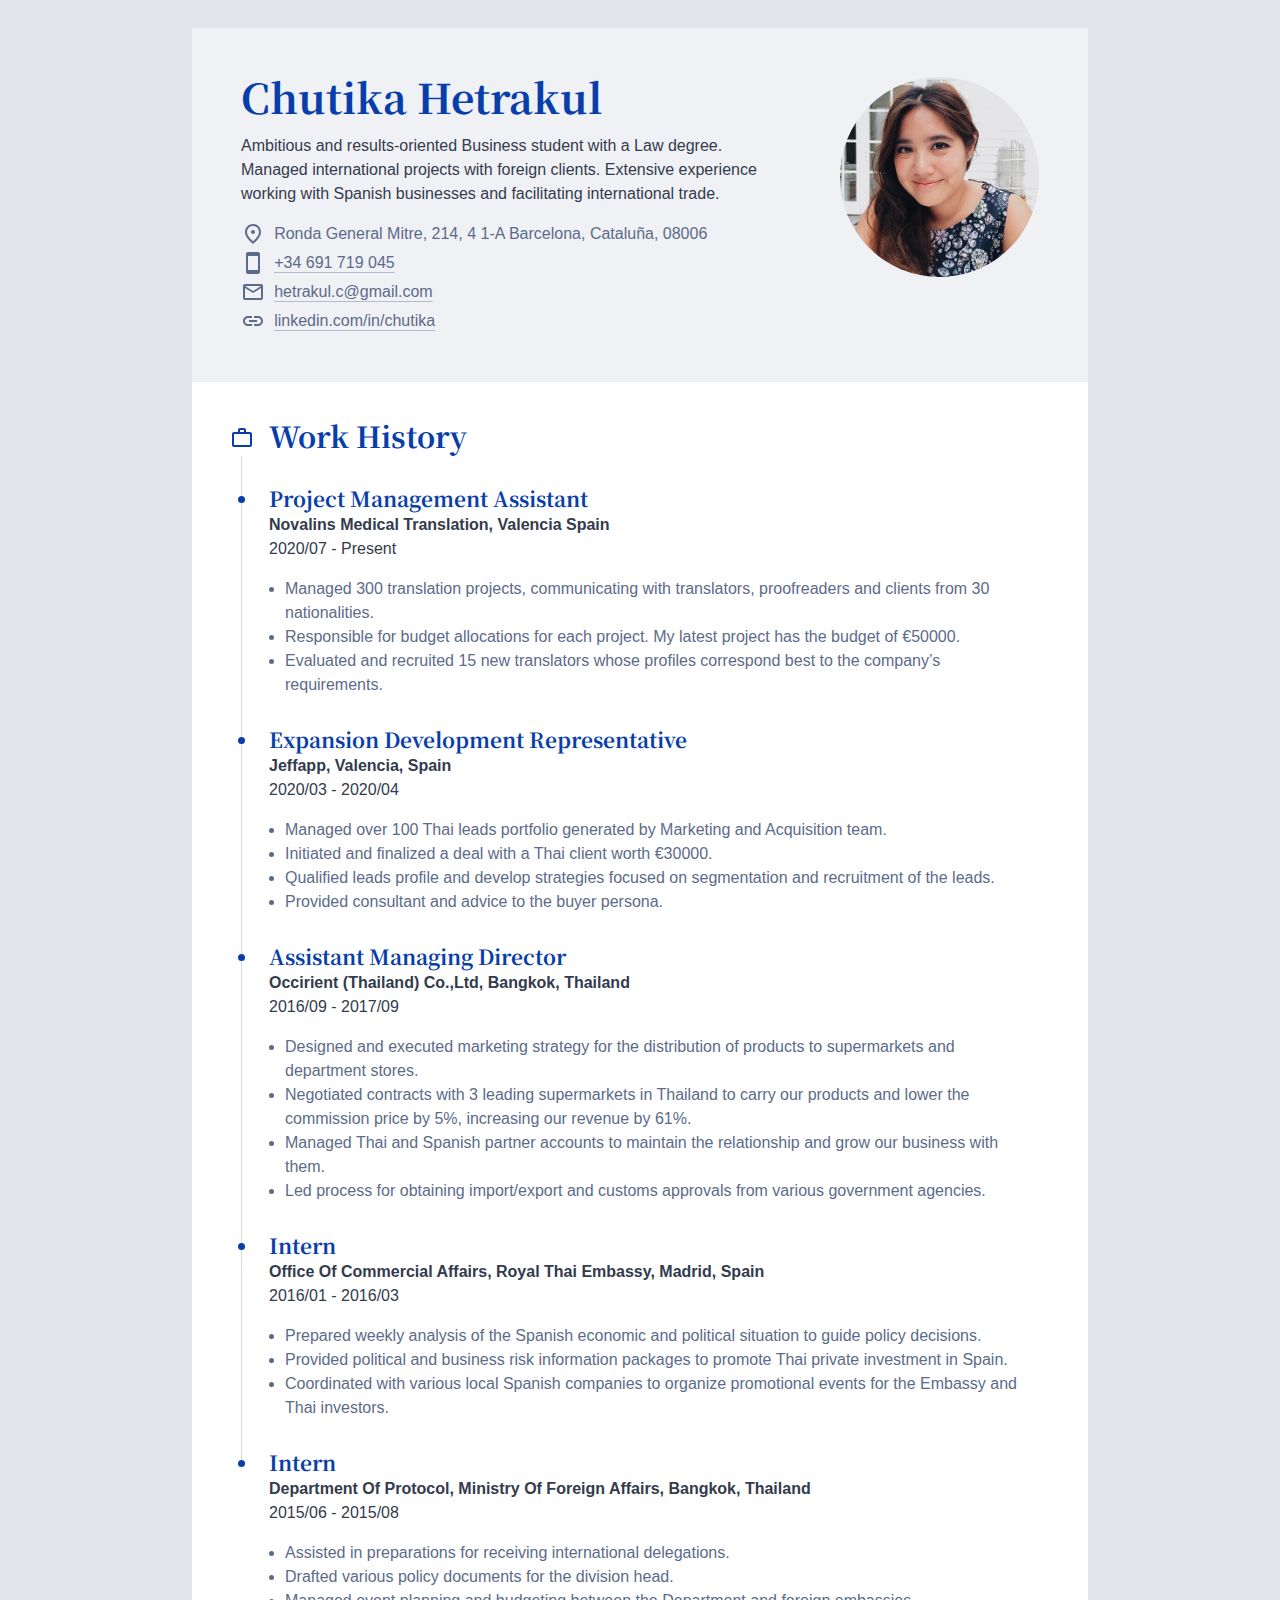
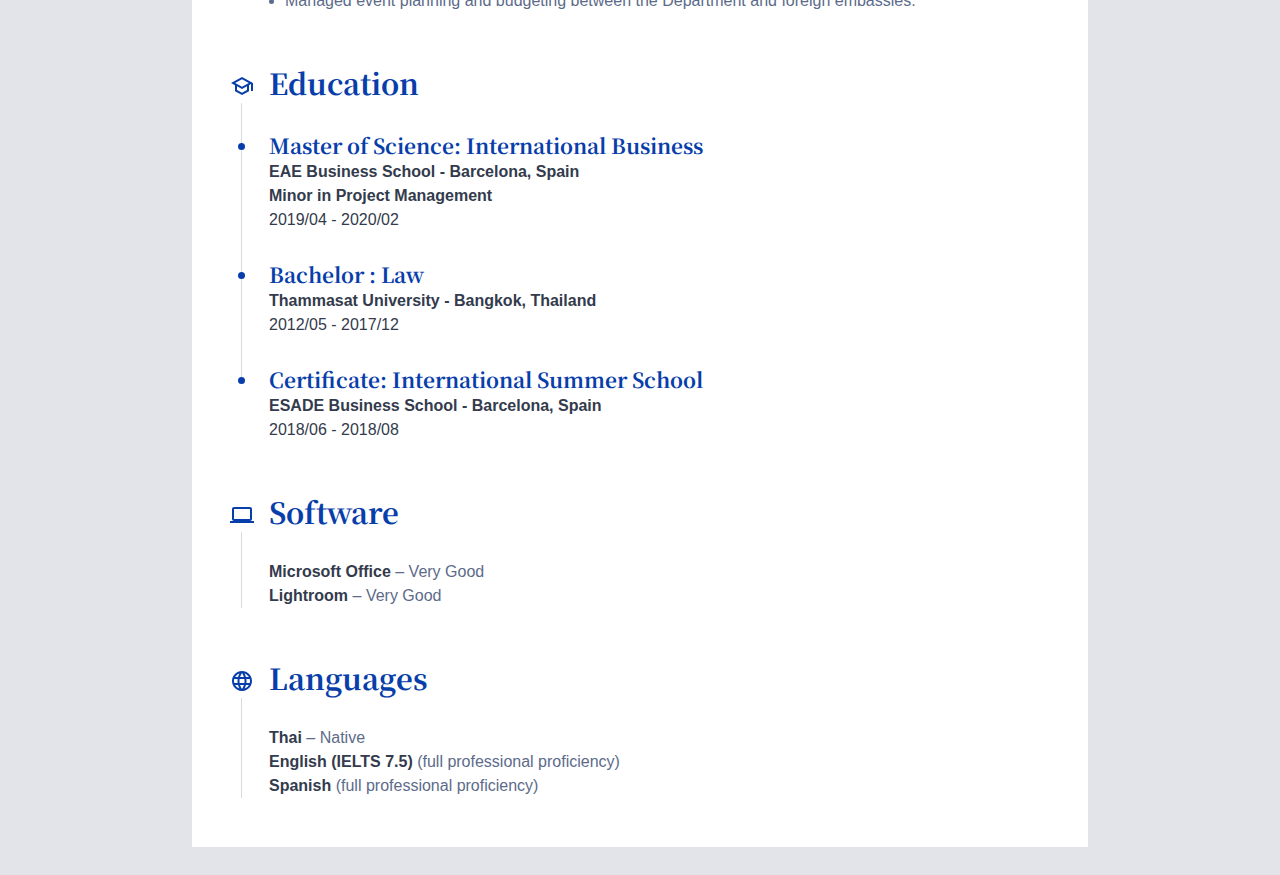
==== commit bfcc0661: "updates" ====
--- a/index.html
+++ b/index.html
@@ -40,6 +40,7 @@
         --fs-xl: calc(var(--fs-l) * var(--fontRatio));
         --fs-2xl: calc(var(--fs-xl) * var(--fontRatio));
 
+        --workTitlePaddingTop: var(--s-md);
         --workSectionPaddingLeft: var(--s-md);
         --dotSize: 7px;
         --headerIconSize: 1.5rem;
@@ -70,6 +71,7 @@
         :root {
           --s-sm: 0.875rem;
           --fontRatio: 1.2;
+          --workTitlePaddingTop: var(--s-2xs);
           --workSectionPaddingLeft: var(--s-md);
           --dotSize: 7px;
           --headerIconSize: 1.5rem;
@@ -81,6 +83,7 @@
           --nameBreakDisplay: none;
           --wrapperMargin: 0;
           --picSectionMaxWidth: 25%;
+          --bg: transparent;
         }
       }
 
@@ -207,7 +210,7 @@
 
       .workTitle {
         margin: 0;
-        padding-top: var(--s-md);
+        padding-top: var(--workTitlePaddingTop);
       }
 
       .workTitle::before {
@@ -382,21 +385,13 @@
             <time class="date">2020/07 - Present</time>
             <ul class="descriptionList">
               <li>
-                Manage translation projects by communicating with all parties
-                involved (translators, proofreaders and clients).
-              </li>
-              <li>
-                Ensure the quality of the translation as well as determine the
-                appropriate budget and deadlines of each project
-              </li>
-              <li>
-                Recruit and evaluate new translators whose profiles correspond
-                best to the company’s requirements, testing selected translators
-                in order to assess their skills
-              </li>
-              <li>
-                Assisted sales manager on Hubspot to update database of the
-                clients
+                Managed 300 translation projects, communicating with translators, proofreaders and clients from 30 nationalities.
+              </li>
+              <li>
+                Responsible for budget allocations for each project. My latest project has the budget of €50000.
+              </li>
+              <li>
+                Evaluated and recruited 15 new translators whose profiles correspond best to the company’s requirements.
               </li>
             </ul>
           </section>
@@ -407,15 +402,16 @@
             <time class="date">2020/03 - 2020/04</time>
             <ul class="descriptionList">
               <li>
-                Managed Lead portfolio generated by Marketing & Acquisition team
-              </li>
-              <li>
-                Qualified leads profile and develop strategies focused on
-                segmentation and recruitment of the lead
-              </li>
-              <li>
-                Developed synergies between Digital Marketing department and
-                Sales, all focused on international markets
+                Managed over 100 Thai leads portfolio generated by Marketing and Acquisition team.
+              </li>
+              <li>
+                Initiated and finalized a deal with a Thai client worth €30000.
+              </li>
+              <li>
+                Qualified leads profile and develop strategies focused on segmentation and recruitment of the leads.
+              </li>
+              <li>
+                Provided consultant and advice to the buyer persona.
               </li>
             </ul>
           </section>
@@ -429,12 +425,12 @@
             <ul class="descriptionList">
               <li>
                 Designed and executed marketing strategy for the distribution of
-                products to supermarkets and department stores
+                products to supermarkets and department stores.
               </li>
               <li>
                 Negotiated contracts with 3 leading supermarkets in Thailand to
                 carry our products and lower the commission price by 5%,
-                increasing our revenue by 61%
+                increasing our revenue by 61%.
               </li>
               <li>
                 Managed Thai and Spanish partner accounts to maintain the
@@ -442,7 +438,7 @@
               </li>
               <li>
                 Led process for obtaining import/export and customs approvals
-                from various government agencies
+                from various government agencies.
               </li>
             </ul>
           </section>
@@ -458,15 +454,15 @@
             <ul class="descriptionList">
               <li>
                 Prepared weekly analysis of the Spanish economic and political
-                situation to guide policy decisions
+                situation to guide policy decisions.
               </li>
               <li>
                 Provided political and business risk information packages to
-                promote Thai private investment in Spain
+                promote Thai private investment in Spain.
               </li>
               <li>
                 Coordinated with various local Spanish companies to organize
-                promotional events for the Embassy and Thai investors
+                promotional events for the Embassy and Thai investors.
               </li>
             </ul>
           </section>
@@ -480,12 +476,13 @@
             <time class="date">2015/06 - 2015/08</time>
             <ul class="descriptionList">
               <li>
-                Assisted in preparations for receiving international delegations
-              </li>
-              <li>Drafted various policy documents for the division head</li>
-              <li>
-                Managed event planning and budgeting between the Department and
-                foreign embassies
+                Assisted in preparations for receiving international delegations.
+              </li>
+              <li>
+                Drafted various policy documents for the division head.
+              </li>
+              <li>
+                Managed event planning and budgeting between the Department and foreign embassies.
               </li>
             </ul>
           </section>
